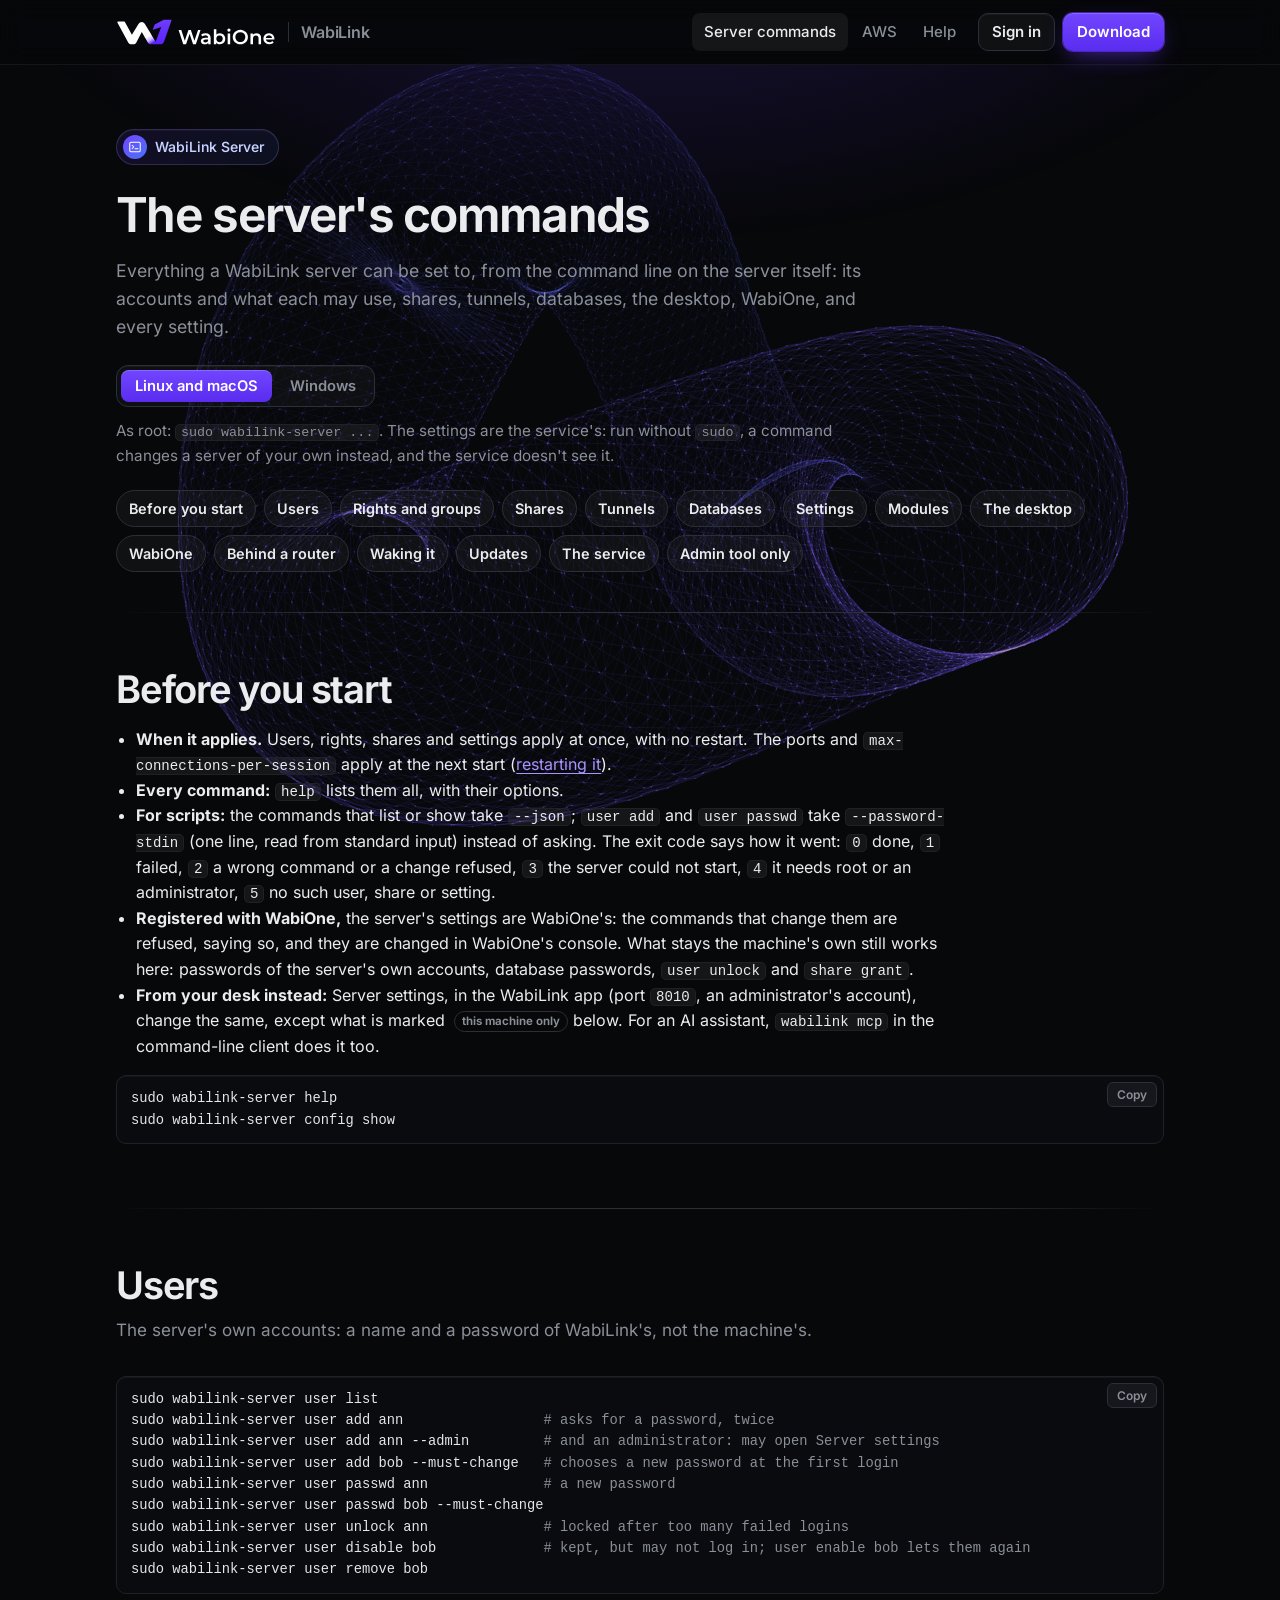
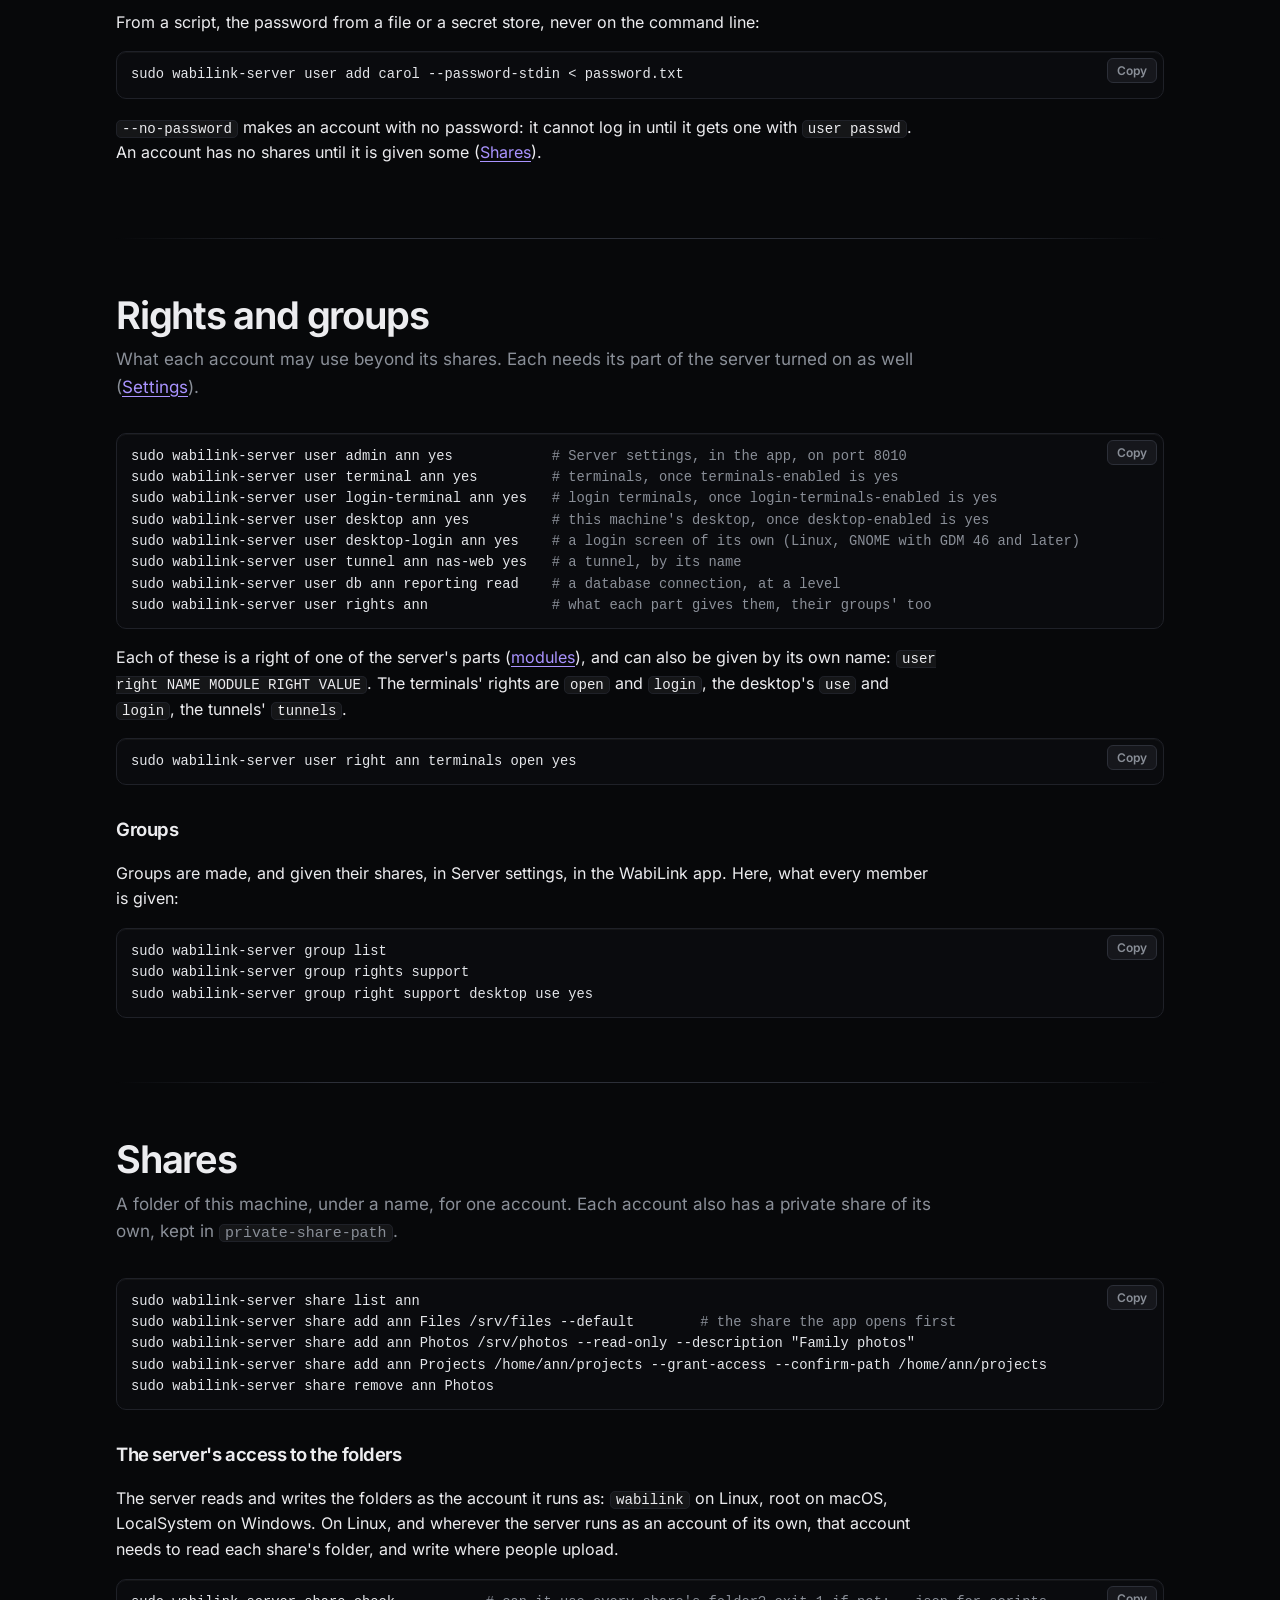
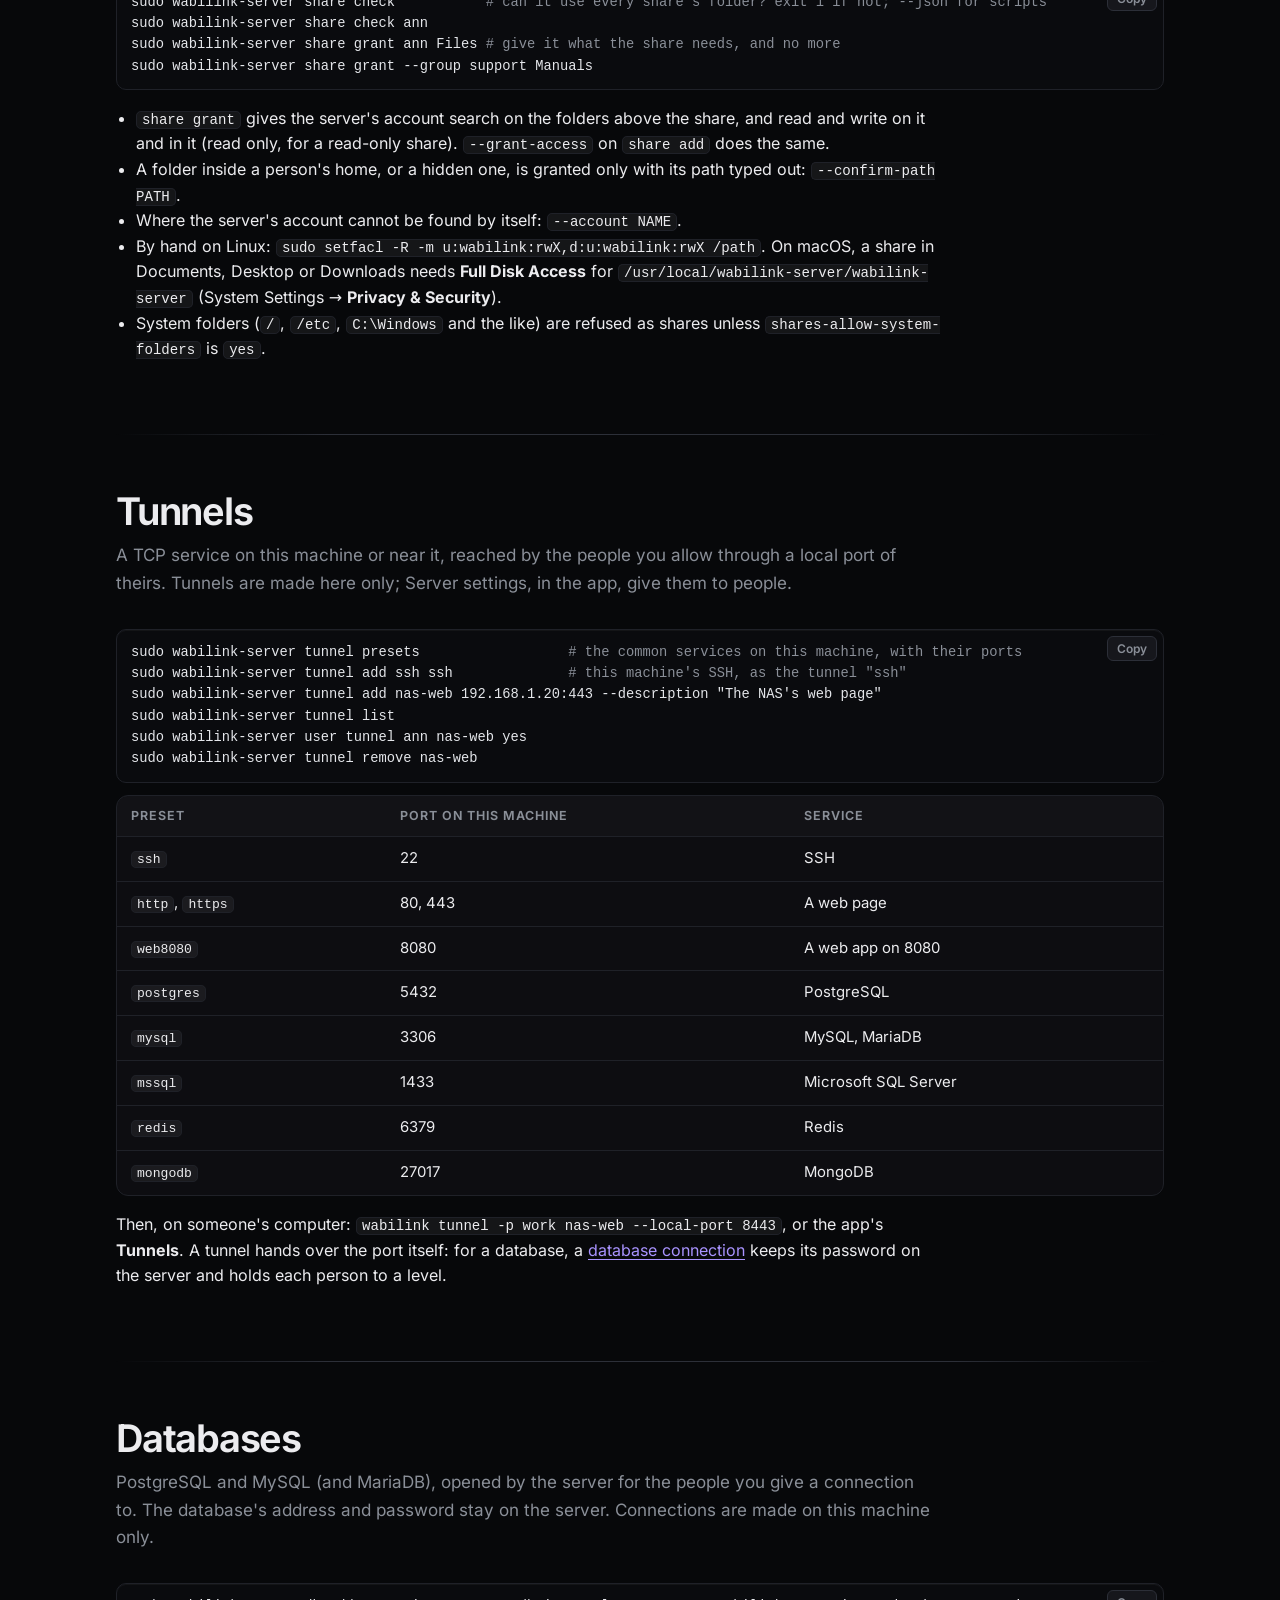
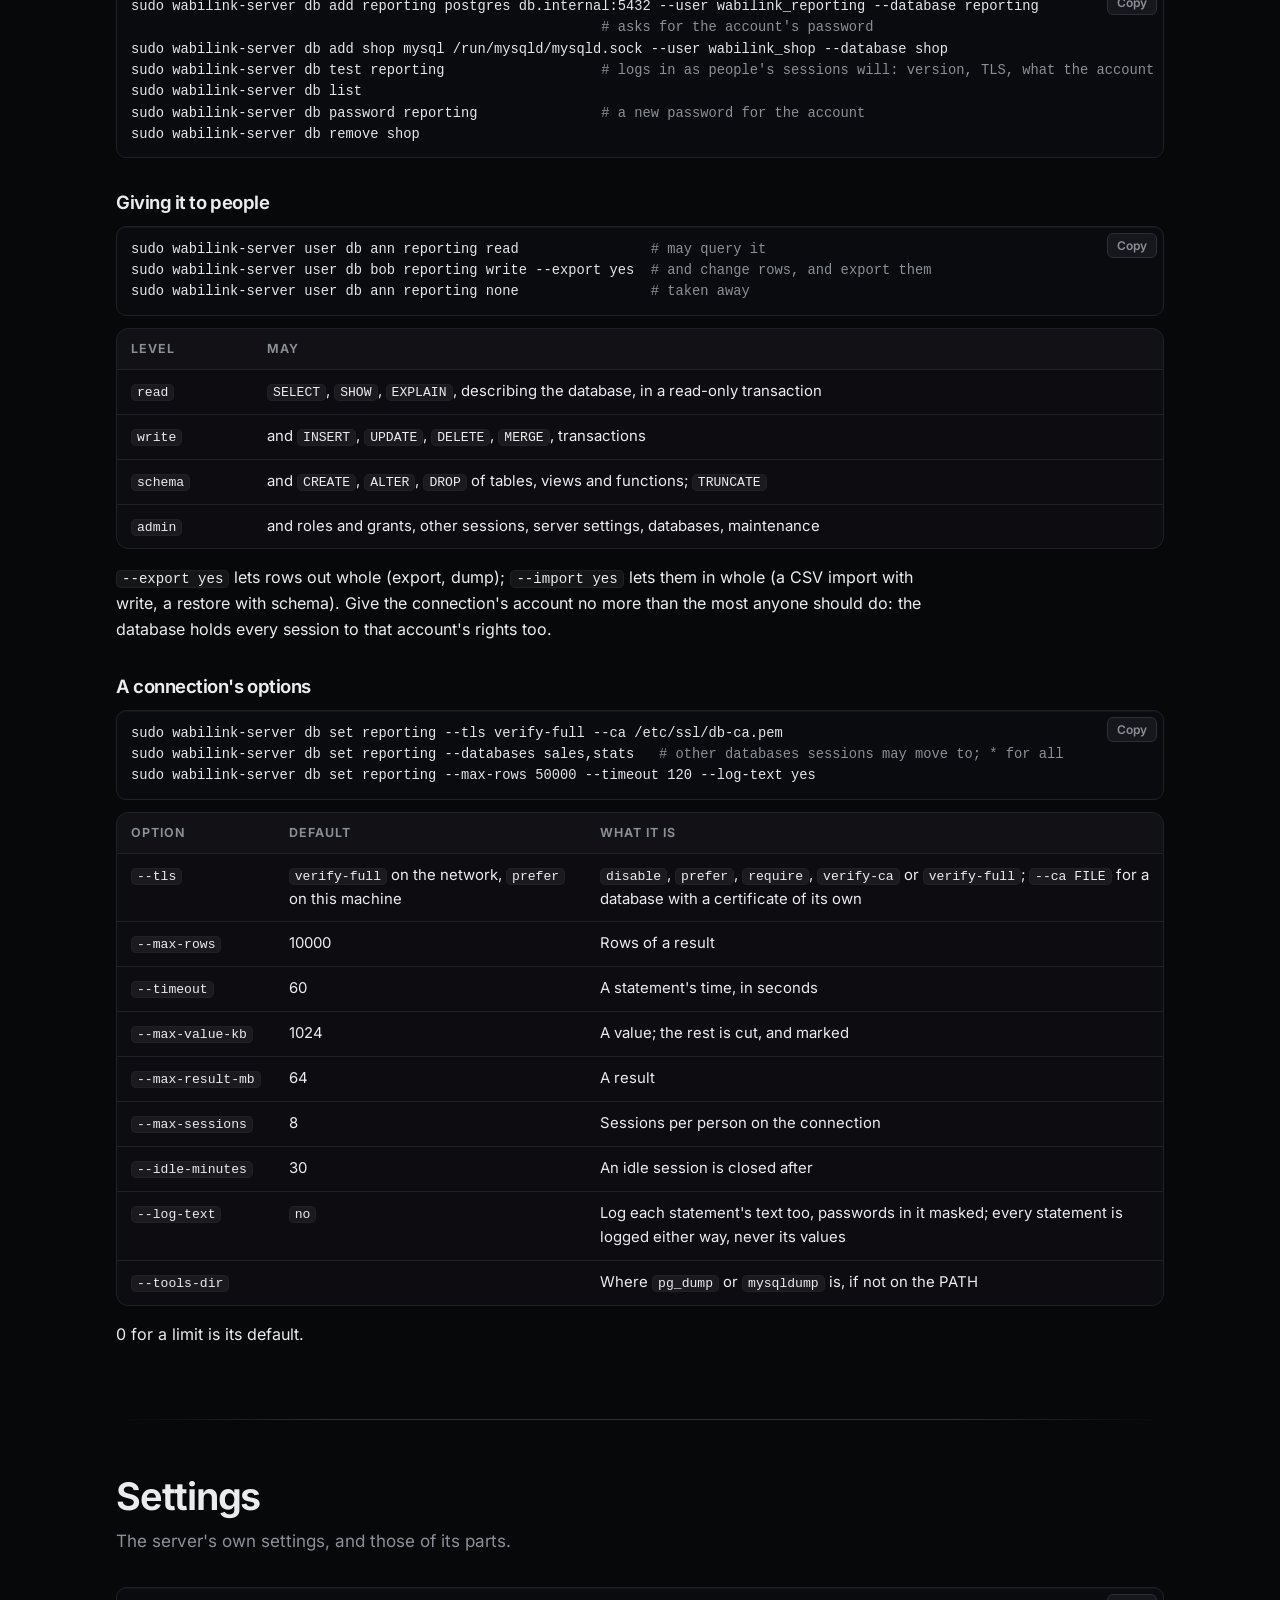
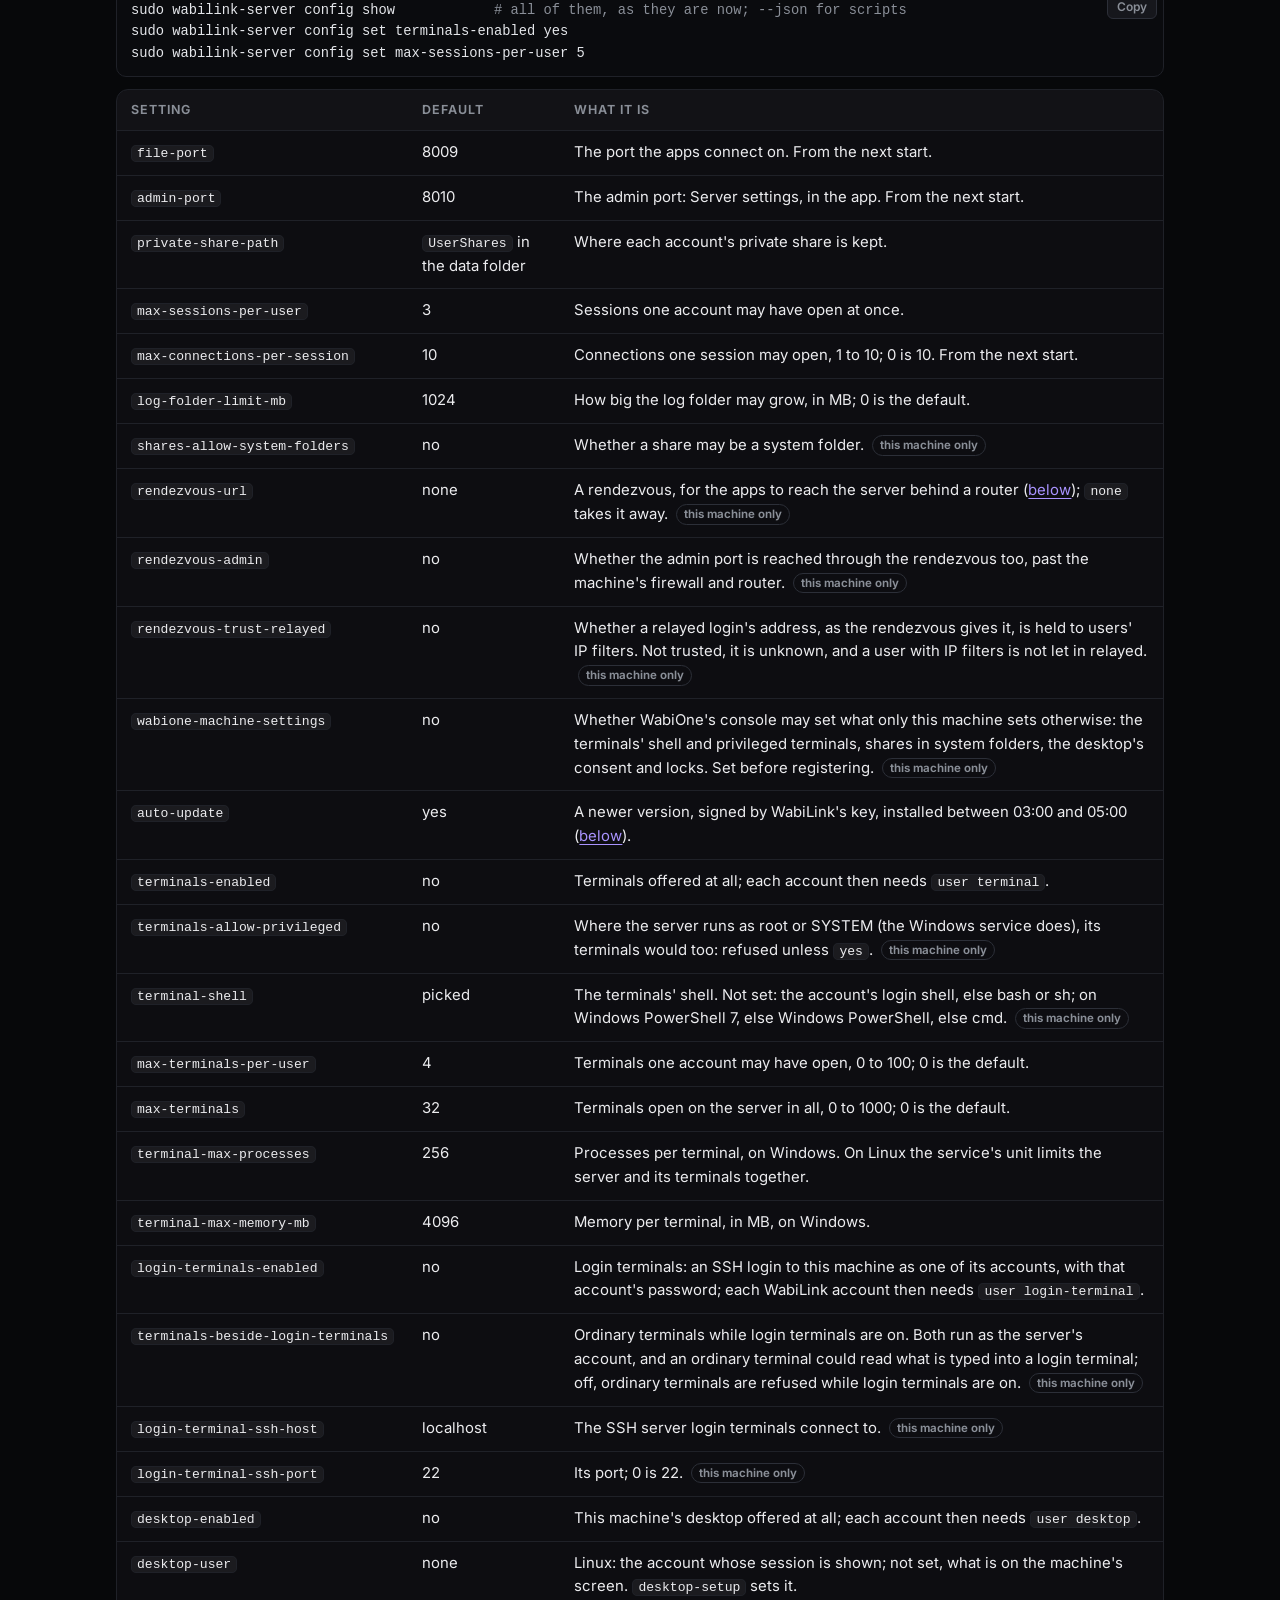
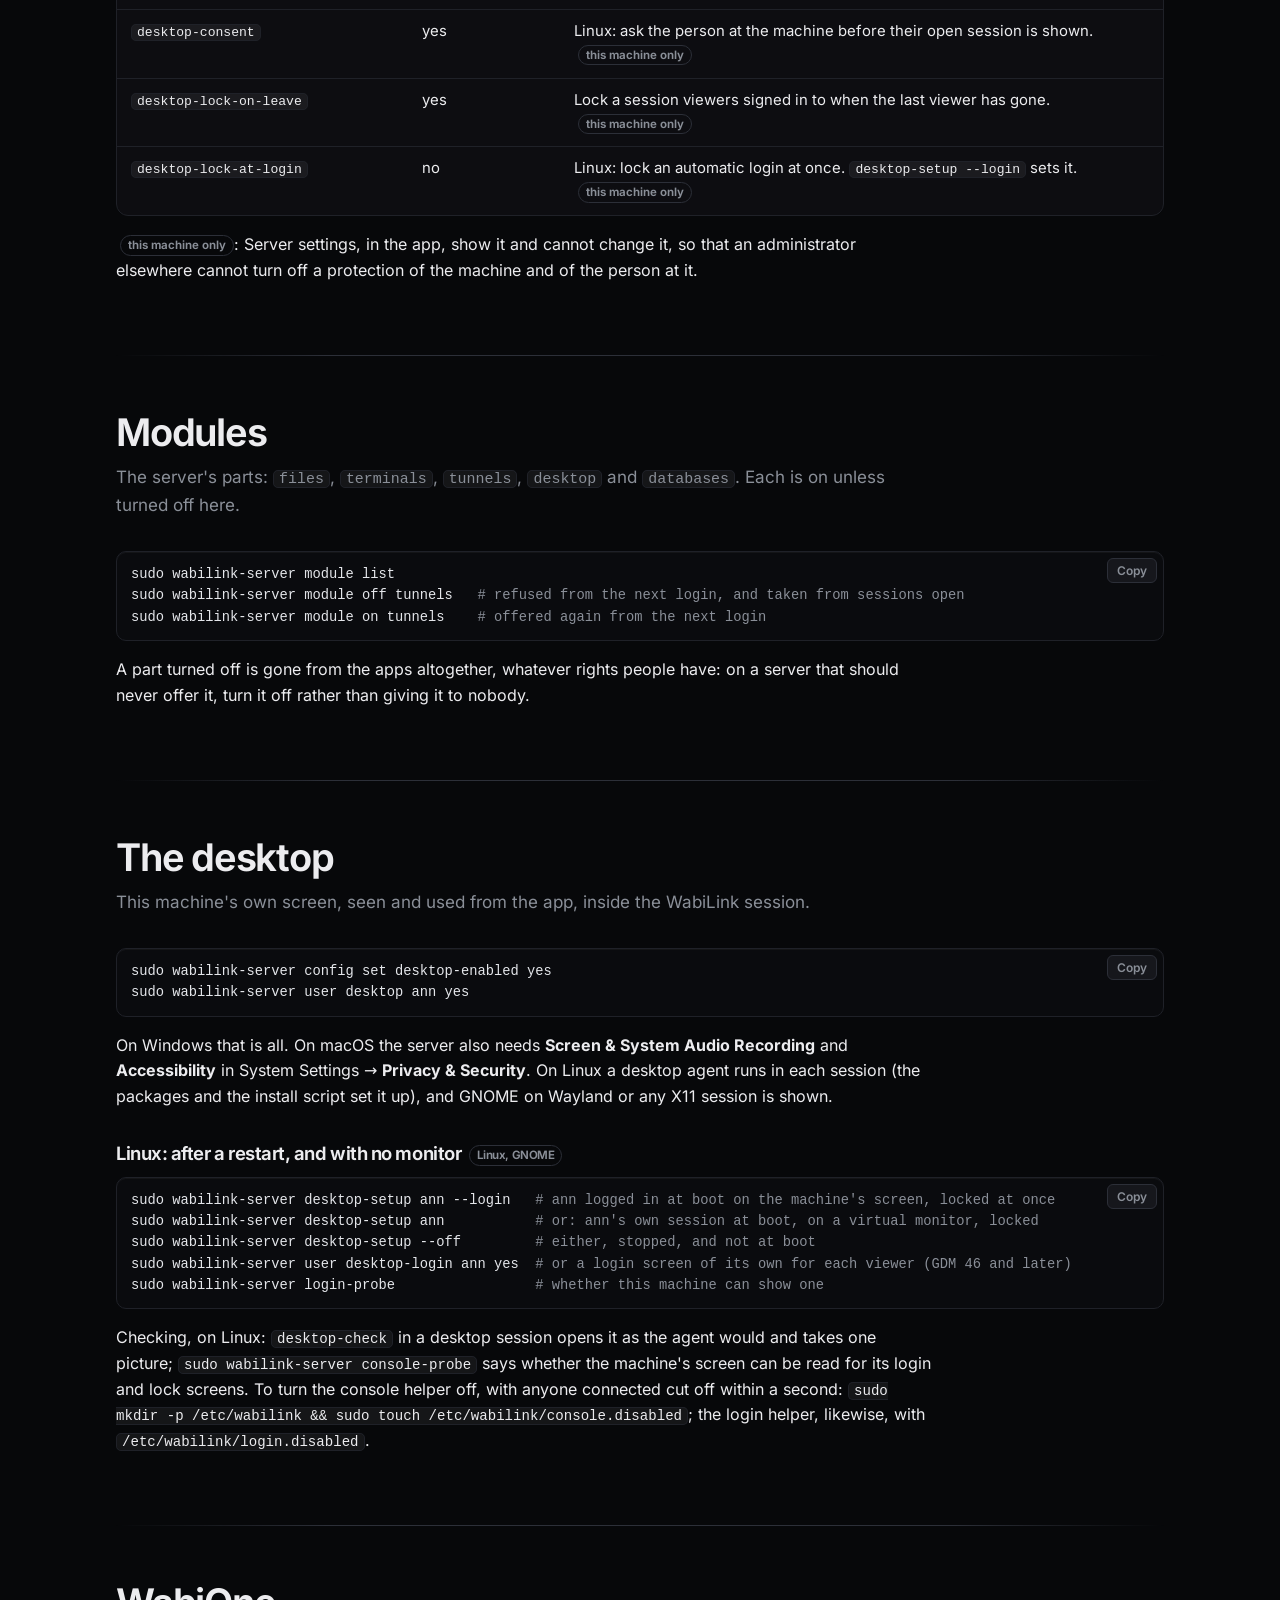
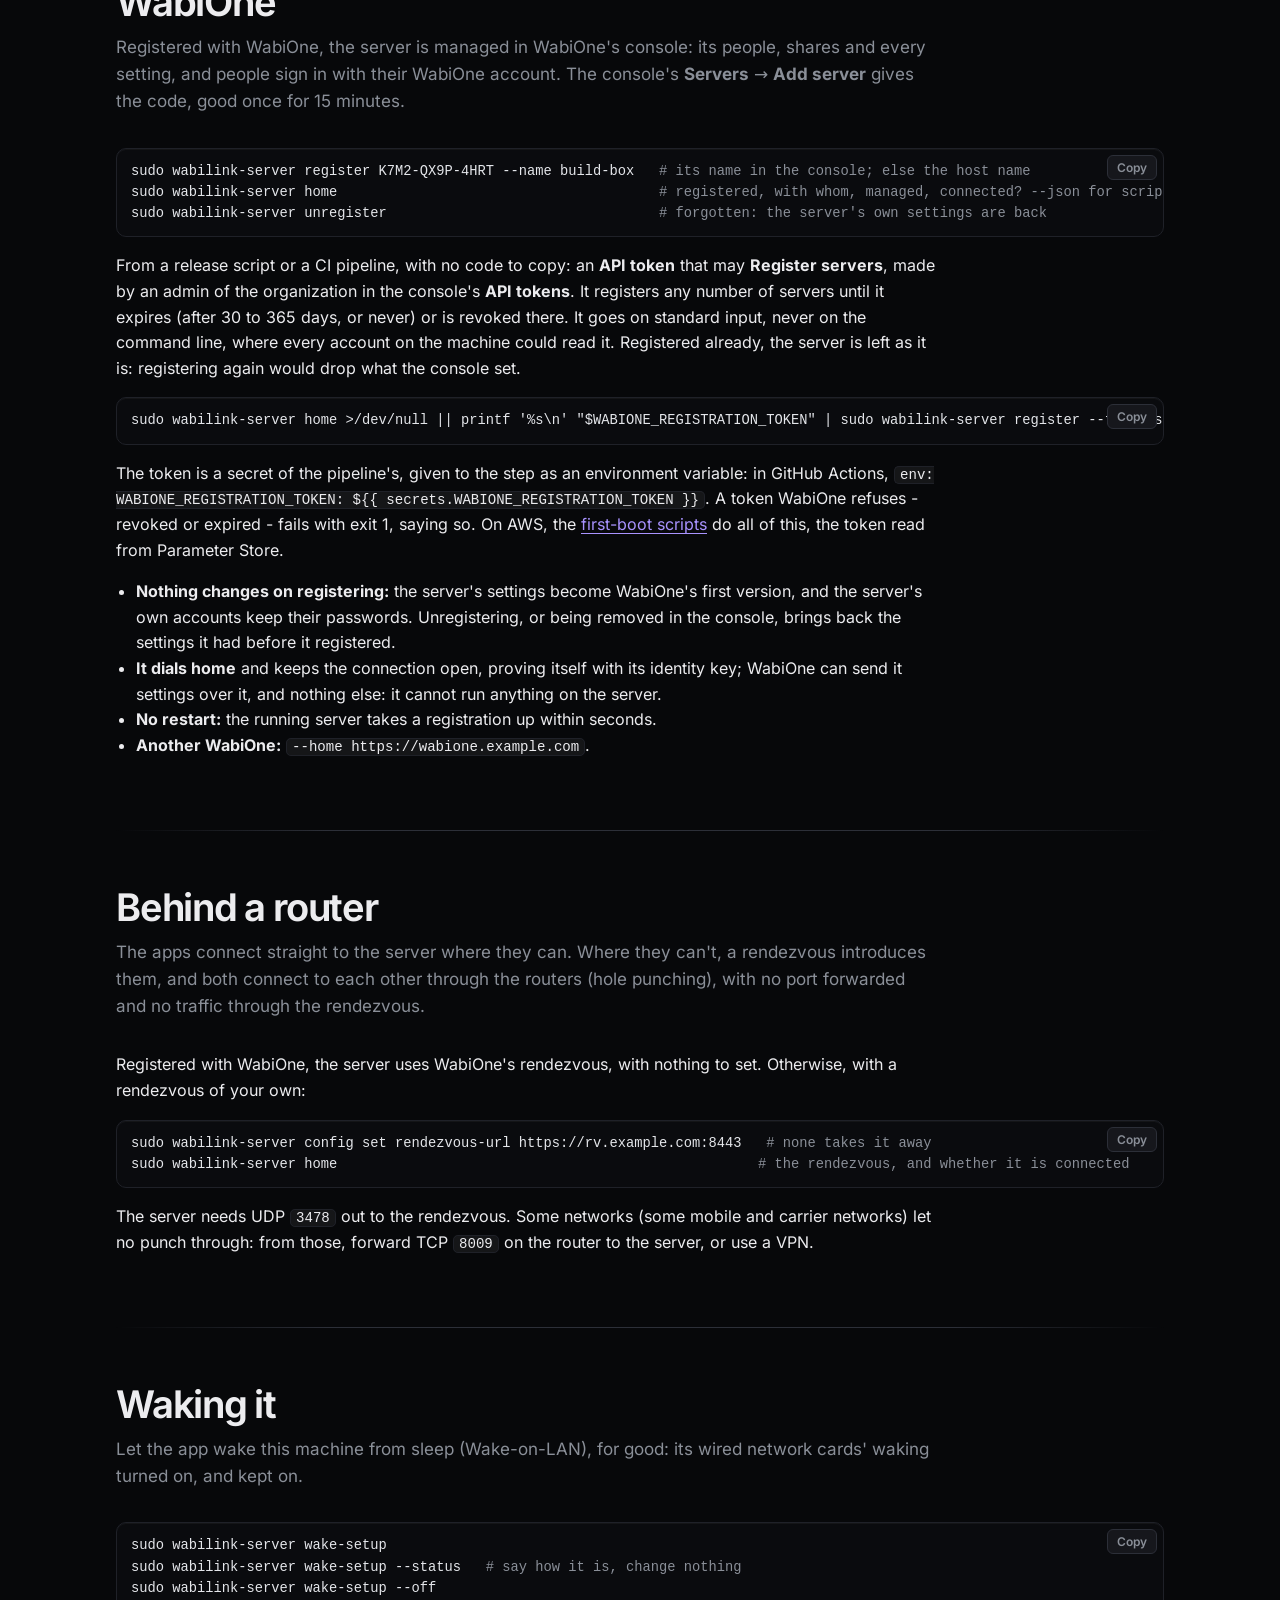
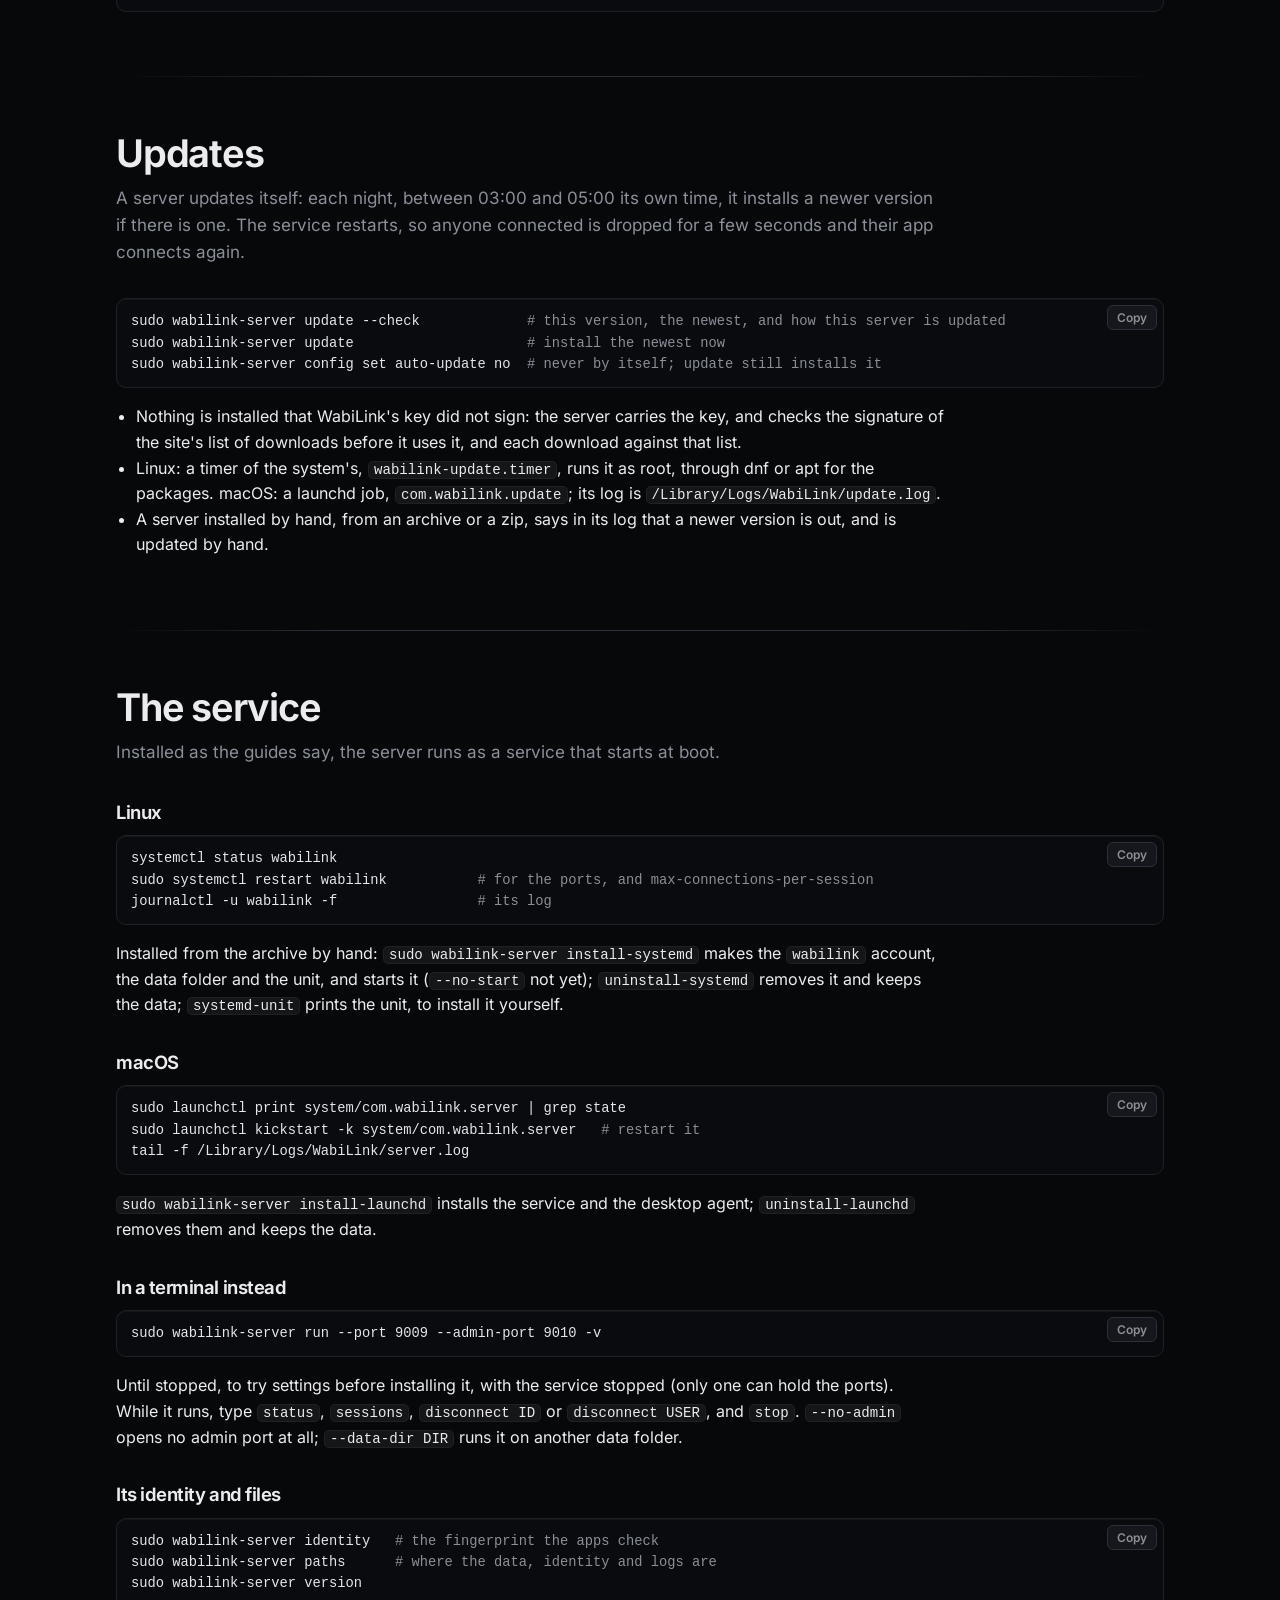
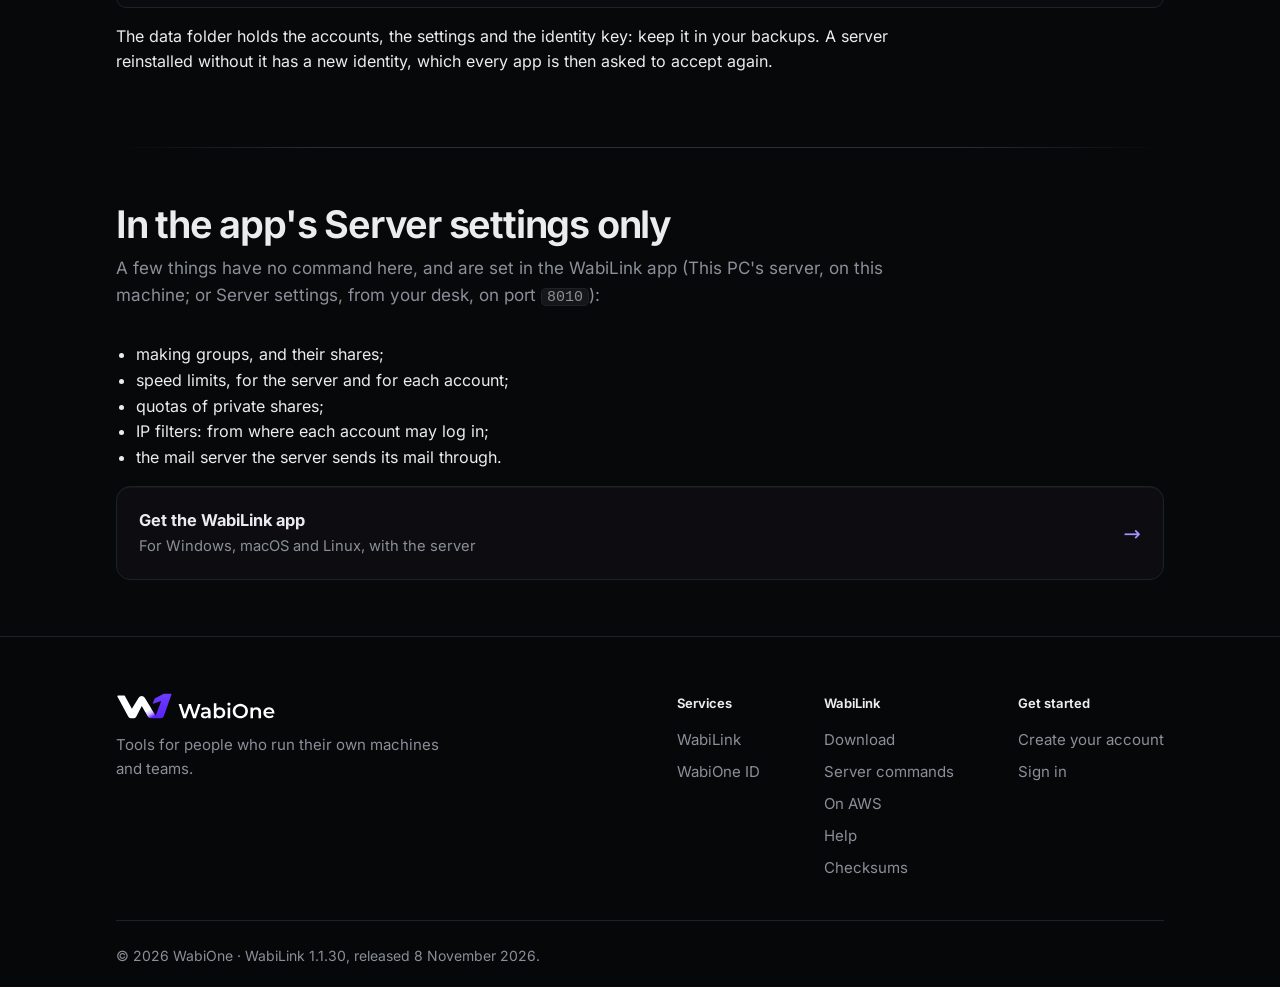
==== server-commands.html @ b43e1087 "wabilink-server 1.1.30" ====
<!doctype html>
<html lang="en">
<head>
<meta charset="utf-8">
<meta name="viewport" content="width=device-width, initial-scale=1">
<meta name="color-scheme" content="dark">
<meta name="theme-color" content="#07080a">
<title>WabiLink Server commands</title>
<meta name="description" content="Everything a WabiLink server can be set to, from the command line on the server: accounts and their rights, shares, tunnels, databases, the desktop, WabiOne, and every setting.">
<link rel="icon" type="image/svg+xml" href="assets/favicon.svg">
<script src="assets/mesh.js" defer></script>
<link rel="stylesheet" href="assets/site.css">
</head>
<body>

<header class="top">
  <div class="wrap">
    <a class="brand" href="https://www.wabione.com/"><img class="logo" src="assets/logo.svg" alt="WabiOne" width="160" height="26"></a>
    <a class="product" href="./">WabiLink</a>
    <nav aria-label="Main">
      <a href="server-commands.html" aria-current="page">Server commands</a>
      <a class="wide" href="./#aws">AWS</a>
      <a href="./#help">Help</a>
      <a class="signin" href="https://app.wabione.com/">Sign in</a>
      <a class="pill" href="./#get">Download</a>
    </nav>
  </div>
</header>

<div class="doc-hero">
  <div class="wrap">
    <p class="product-badge"><span class="mark" aria-hidden="true"><svg viewBox="0 0 24 24"><rect x="3" y="4" width="18" height="16" rx="2"/><path d="M7 9l3 3-3 3M12 15h5"/></svg></span>WabiLink Server</p>
    <h1>The server's commands</h1>
    <p class="lead">Everything a WabiLink server can be set to, from the command line on the server itself: its accounts and
      what each may use, shares, tunnels, databases, the desktop, WabiOne, and every setting.</p>
    <div class="os-switch" role="group" aria-label="Show the commands for">
      <button type="button" data-os="unix" aria-pressed="true">Linux and macOS</button>
      <button type="button" data-os="windows" aria-pressed="false">Windows</button>
    </div>
    <p class="os-note" data-for="unix">As root: <code>sudo wabilink-server ...</code>. The settings are the service's: run without
      <code>sudo</code>, a command changes a server of your own instead, and the service doesn't see it.</p>
    <p class="os-note" data-for="windows" hidden>In PowerShell opened as administrator (<span class="kbd">Win</span>+<span class="kbd">X</span>
      &rarr; <strong>Terminal (Admin)</strong>), in the server's folder (<code>cd "C:\Program Files\WabiLink\wabilink-server"</code>):
      <code>.\wabilink-service ...</code>. Not as administrator, it stops and says so.</p>
    <ul class="toc">
      <li><a href="#basics">Before you start</a></li>
      <li><a href="#users">Users</a></li>
      <li><a href="#rights">Rights and groups</a></li>
      <li><a href="#shares">Shares</a></li>
      <li><a href="#tunnels">Tunnels</a></li>
      <li><a href="#databases">Databases</a></li>
      <li><a href="#settings">Settings</a></li>
      <li><a href="#modules">Modules</a></li>
      <li><a href="#desktop">The desktop</a></li>
      <li><a href="#wabione">WabiOne</a></li>
      <li><a href="#nat">Behind a router</a></li>
      <li><a href="#wake">Waking it</a></li>
      <li><a href="#updates">Updates</a></li>
      <li><a href="#service">The service</a></li>
      <li><a href="#admin-tool">Admin tool only</a></li>
    </ul>
  </div>
</div>

<section class="ref" id="basics">
  <div class="wrap">
    <h2>Before you start</h2>
    <ul>
      <li><strong>When it applies.</strong> Users, rights, shares and settings apply at once, with no restart. The ports and
        <code>max-connections-per-session</code> apply at the next start (<a href="#service">restarting it</a>).</li>
      <li><strong>Every command:</strong> <code>help</code> lists them all, with their options.</li>
      <li><strong>For scripts:</strong> the commands that list or show take <code>--json</code>; <code>user add</code> and
        <code>user passwd</code> take <code>--password-stdin</code> (one line, read from standard input) instead of asking. The
        exit code says how it went: <code>0</code> done, <code>1</code> failed, <code>2</code> a wrong command or a change refused,
        <code>3</code> the server could not start, <code>4</code> it needs root or an administrator, <code>5</code> no such user,
        share or setting.</li>
      <li><strong>Registered with WabiOne,</strong> the server's settings are WabiOne's: the commands that change them are refused,
        saying so, and they are changed in WabiOne's console. What stays the machine's own still works here: passwords of the
        server's own accounts, database passwords, <code>user unlock</code> and <code>share grant</code>.</li>
      <li><strong>From your desk instead:</strong> Server settings, in the WabiLink app (port <code>8010</code>, an administrator's account), change the same,
        except what is marked <span class="only">this machine only</span> below. For an AI assistant, <code>wabilink mcp</code>
        in the command-line client does it too.</li>
    </ul>
    <pre><code>sudo wabilink-server help
sudo wabilink-server config show</code></pre>
  </div>
</section>

<section class="ref" id="users">
  <div class="wrap">
    <h2>Users</h2>
    <p class="sub">The server's own accounts: a name and a password of WabiLink's, not the machine's.</p>
    <pre><code>sudo wabilink-server user list
sudo wabilink-server user add ann                 <span class="c"># asks for a password, twice</span>
sudo wabilink-server user add ann --admin         <span class="c"># and an administrator: may open Server settings</span>
sudo wabilink-server user add bob --must-change   <span class="c"># chooses a new password at the first login</span>
sudo wabilink-server user passwd ann              <span class="c"># a new password</span>
sudo wabilink-server user passwd bob --must-change
sudo wabilink-server user unlock ann              <span class="c"># locked after too many failed logins</span>
sudo wabilink-server user disable bob             <span class="c"># kept, but may not log in; user enable bob lets them again</span>
sudo wabilink-server user remove bob</code></pre>
    <p>From a script, the password from a file or a secret store, never on the command line:</p>
    <pre data-for="unix"><code>sudo wabilink-server user add carol --password-stdin &lt; password.txt</code></pre>
    <pre data-for="windows" hidden><code>Get-Content password.txt | .\wabilink-service user add carol --password-stdin</code></pre>
    <p><code>--no-password</code> makes an account with no password: it cannot log in until it gets one with <code>user passwd</code>.
      An account has no shares until it is given some (<a href="#shares">Shares</a>).</p>
  </div>
</section>

<section class="ref" id="rights">
  <div class="wrap">
    <h2>Rights and groups</h2>
    <p class="sub">What each account may use beyond its shares. Each needs its part of the server turned on as well
      (<a href="#settings">Settings</a>).</p>
    <pre><code>sudo wabilink-server user admin ann yes            <span class="c"># Server settings, in the app, on port 8010</span>
sudo wabilink-server user terminal ann yes         <span class="c"># terminals, once terminals-enabled is yes</span>
sudo wabilink-server user login-terminal ann yes   <span class="c"># login terminals, once login-terminals-enabled is yes</span>
sudo wabilink-server user desktop ann yes          <span class="c"># this machine's desktop, once desktop-enabled is yes</span>
sudo wabilink-server user desktop-login ann yes    <span class="c"># a login screen of its own (Linux, GNOME with GDM 46 and later)</span>
sudo wabilink-server user tunnel ann nas-web yes   <span class="c"># a tunnel, by its name</span>
sudo wabilink-server user db ann reporting read    <span class="c"># a database connection, at a level</span>
sudo wabilink-server user rights ann               <span class="c"># what each part gives them, their groups' too</span></code></pre>
    <p>Each of these is a right of one of the server's parts (<a href="#modules">modules</a>), and can also be given by its own
      name: <code>user right NAME MODULE RIGHT VALUE</code>. The terminals' rights are <code>open</code> and <code>login</code>,
      the desktop's <code>use</code> and <code>login</code>, the tunnels' <code>tunnels</code>.</p>
    <pre><code>sudo wabilink-server user right ann terminals open yes</code></pre>
    <h3>Groups</h3>
    <p>Groups are made, and given their shares, in Server settings, in the WabiLink app. Here, what every member is given:</p>
    <pre><code>sudo wabilink-server group list
sudo wabilink-server group rights support
sudo wabilink-server group right support desktop use yes</code></pre>
  </div>
</section>

<section class="ref" id="shares">
  <div class="wrap">
    <h2>Shares</h2>
    <p class="sub">A folder of this machine, under a name, for one account. Each account also has a private share of its own, kept
      in <code>private-share-path</code>.</p>
    <pre data-for="unix"><code>sudo wabilink-server share list ann
sudo wabilink-server share add ann Files /srv/files --default        <span class="c"># the share the app opens first</span>
sudo wabilink-server share add ann Photos /srv/photos --read-only --description "Family photos"
sudo wabilink-server share add ann Projects /home/ann/projects --grant-access --confirm-path /home/ann/projects
sudo wabilink-server share remove ann Photos</code></pre>
    <pre data-for="windows" hidden><code>.\wabilink-service share list ann
.\wabilink-service share add ann Files C:\Users\Public --default      <span class="c"># the share the app opens first</span>
.\wabilink-service share add ann Photos D:\Photos --read-only --description "Family photos"
.\wabilink-service share remove ann Photos</code></pre>
    <h3>The server's access to the folders</h3>
    <p>The server reads and writes the folders as the account it runs as: <code>wabilink</code> on Linux, root on macOS,
      LocalSystem on Windows. On Linux, and wherever the server runs as an account of its own, that account needs to read each
      share's folder, and write where people upload.</p>
    <pre><code>sudo wabilink-server share check           <span class="c"># can it use every share's folder? exit 1 if not; --json for scripts</span>
sudo wabilink-server share check ann
sudo wabilink-server share grant ann Files <span class="c"># give it what the share needs, and no more</span>
sudo wabilink-server share grant --group support Manuals</code></pre>
    <ul>
      <li><code>share grant</code> gives the server's account search on the folders above the share, and read and write on it and
        in it (read only, for a read-only share). <code>--grant-access</code> on <code>share add</code> does the same.</li>
      <li>A folder inside a person's home, or a hidden one, is granted only with its path typed out: <code>--confirm-path PATH</code>.</li>
      <li>Where the server's account cannot be found by itself: <code>--account NAME</code>.</li>
      <li data-for="unix">By hand on Linux: <code>sudo setfacl -R -m u:wabilink:rwX,d:u:wabilink:rwX /path</code>. On macOS, a share
        in Documents, Desktop or Downloads needs <strong>Full Disk Access</strong> for
        <code>/usr/local/wabilink-server/wabilink-server</code> (System Settings &rarr; <strong>Privacy &amp; Security</strong>).</li>
      <li>System folders (<code>/</code>, <code>/etc</code>, <code>C:\Windows</code> and the like) are refused as shares unless
        <code>shares-allow-system-folders</code> is <code>yes</code>.</li>
    </ul>
  </div>
</section>

<section class="ref" id="tunnels">
  <div class="wrap">
    <h2>Tunnels</h2>
    <p class="sub">A TCP service on this machine or near it, reached by the people you allow through a local port of theirs. Tunnels
      are made here only; Server settings, in the app, give them to people.</p>
    <pre><code>sudo wabilink-server tunnel presets                  <span class="c"># the common services on this machine, with their ports</span>
sudo wabilink-server tunnel add ssh ssh              <span class="c"># this machine's SSH, as the tunnel "ssh"</span>
sudo wabilink-server tunnel add nas-web 192.168.1.20:443 --description "The NAS's web page"
sudo wabilink-server tunnel list
sudo wabilink-server user tunnel ann nas-web yes
sudo wabilink-server tunnel remove nas-web</code></pre>
    <div class="table-scroll">
      <table class="keys">
        <thead><tr><th>Preset</th><th>Port on this machine</th><th>Service</th></tr></thead>
        <tbody>
          <tr><td><code>ssh</code></td><td>22</td><td>SSH</td></tr>
          <tr><td><code>http</code>, <code>https</code></td><td>80, 443</td><td>A web page</td></tr>
          <tr><td><code>web8080</code></td><td>8080</td><td>A web app on 8080</td></tr>
          <tr><td><code>postgres</code></td><td>5432</td><td>PostgreSQL</td></tr>
          <tr><td><code>mysql</code></td><td>3306</td><td>MySQL, MariaDB</td></tr>
          <tr><td><code>mssql</code></td><td>1433</td><td>Microsoft SQL Server</td></tr>
          <tr><td><code>redis</code></td><td>6379</td><td>Redis</td></tr>
          <tr><td><code>mongodb</code></td><td>27017</td><td>MongoDB</td></tr>
        </tbody>
      </table>
    </div>
    <p>Then, on someone's computer: <code>wabilink tunnel -p work nas-web --local-port 8443</code>, or the app's
      <strong>Tunnels</strong>. A tunnel hands over the port itself: for a database, a <a href="#databases">database
      connection</a> keeps its password on the server and holds each person to a level.</p>
  </div>
</section>

<section class="ref" id="databases">
  <div class="wrap">
    <h2>Databases</h2>
    <p class="sub">PostgreSQL and MySQL (and MariaDB), opened by the server for the people you give a connection to. The database's
      address and password stay on the server. Connections are made on this machine only.</p>
    <pre><code>sudo wabilink-server db add reporting postgres db.internal:5432 --user wabilink_reporting --database reporting
                                                         <span class="c"># asks for the account's password</span>
sudo wabilink-server db add shop mysql /run/mysqld/mysqld.sock --user wabilink_shop --database shop
sudo wabilink-server db test reporting                   <span class="c"># logs in as people's sessions will: version, TLS, what the account may do</span>
sudo wabilink-server db list
sudo wabilink-server db password reporting               <span class="c"># a new password for the account</span>
sudo wabilink-server db remove shop</code></pre>
    <h3>Giving it to people</h3>
    <pre><code>sudo wabilink-server user db ann reporting read                <span class="c"># may query it</span>
sudo wabilink-server user db bob reporting write --export yes  <span class="c"># and change rows, and export them</span>
sudo wabilink-server user db ann reporting none                <span class="c"># taken away</span></code></pre>
    <div class="table-scroll">
      <table class="keys">
        <thead><tr><th>Level</th><th>May</th></tr></thead>
        <tbody>
          <tr><td><code>read</code></td><td><code>SELECT</code>, <code>SHOW</code>, <code>EXPLAIN</code>, describing the database, in a read-only transaction</td></tr>
          <tr><td><code>write</code></td><td>and <code>INSERT</code>, <code>UPDATE</code>, <code>DELETE</code>, <code>MERGE</code>, transactions</td></tr>
          <tr><td><code>schema</code></td><td>and <code>CREATE</code>, <code>ALTER</code>, <code>DROP</code> of tables, views and functions; <code>TRUNCATE</code></td></tr>
          <tr><td><code>admin</code></td><td>and roles and grants, other sessions, server settings, databases, maintenance</td></tr>
        </tbody>
      </table>
    </div>
    <p><code>--export yes</code> lets rows out whole (export, dump); <code>--import yes</code> lets them in whole (a CSV import with
      write, a restore with schema). Give the connection's account no more than the most anyone should do: the database holds
      every session to that account's rights too.</p>
    <h3>A connection's options</h3>
    <pre><code>sudo wabilink-server db set reporting --tls verify-full --ca /etc/ssl/db-ca.pem
sudo wabilink-server db set reporting --databases sales,stats   <span class="c"># other databases sessions may move to; * for all</span>
sudo wabilink-server db set reporting --max-rows 50000 --timeout 120 --log-text yes</code></pre>
    <div class="table-scroll">
      <table class="keys">
        <thead><tr><th>Option</th><th>Default</th><th>What it is</th></tr></thead>
        <tbody>
          <tr><td><code>--tls</code></td><td><code>verify-full</code> on the network, <code>prefer</code> on this machine</td><td><code>disable</code>, <code>prefer</code>, <code>require</code>, <code>verify-ca</code> or <code>verify-full</code>; <code>--ca FILE</code> for a database with a certificate of its own</td></tr>
          <tr><td><code>--max-rows</code></td><td>10000</td><td>Rows of a result</td></tr>
          <tr><td><code>--timeout</code></td><td>60</td><td>A statement's time, in seconds</td></tr>
          <tr><td><code>--max-value-kb</code></td><td>1024</td><td>A value; the rest is cut, and marked</td></tr>
          <tr><td><code>--max-result-mb</code></td><td>64</td><td>A result</td></tr>
          <tr><td><code>--max-sessions</code></td><td>8</td><td>Sessions per person on the connection</td></tr>
          <tr><td><code>--idle-minutes</code></td><td>30</td><td>An idle session is closed after</td></tr>
          <tr><td><code>--log-text</code></td><td><code>no</code></td><td>Log each statement's text too, passwords in it masked; every statement is logged either way, never its values</td></tr>
          <tr><td><code>--tools-dir</code></td><td></td><td>Where <code>pg_dump</code> or <code>mysqldump</code> is, if not on the PATH</td></tr>
        </tbody>
      </table>
    </div>
    <p>0 for a limit is its default.</p>
  </div>
</section>

<section class="ref" id="settings">
  <div class="wrap">
    <h2>Settings</h2>
    <p class="sub">The server's own settings, and those of its parts.</p>
    <pre><code>sudo wabilink-server config show            <span class="c"># all of them, as they are now; --json for scripts</span>
sudo wabilink-server config set terminals-enabled yes
sudo wabilink-server config set max-sessions-per-user 5</code></pre>
    <div class="table-scroll">
      <table class="keys">
        <thead><tr><th>Setting</th><th>Default</th><th>What it is</th></tr></thead>
        <tbody>
          <tr><td><code>file-port</code></td><td>8009</td><td>The port the apps connect on. From the next start.</td></tr>
          <tr><td><code>admin-port</code></td><td>8010</td><td>The admin port: Server settings, in the app. From the next start.</td></tr>
          <tr><td><code>private-share-path</code></td><td><code>UserShares</code> in the data folder</td><td>Where each account's private share is kept.</td></tr>
          <tr><td><code>max-sessions-per-user</code></td><td>3</td><td>Sessions one account may have open at once.</td></tr>
          <tr><td><code>max-connections-per-session</code></td><td>10</td><td>Connections one session may open, 1 to 10; 0 is 10. From the next start.</td></tr>
          <tr><td><code>log-folder-limit-mb</code></td><td>1024</td><td>How big the log folder may grow, in MB; 0 is the default.</td></tr>
          <tr><td><code>shares-allow-system-folders</code></td><td>no</td><td>Whether a share may be a system folder. <span class="only">this machine only</span></td></tr>
          <tr><td><code>rendezvous-url</code></td><td>none</td><td>A rendezvous, for the apps to reach the server behind a router (<a href="#nat">below</a>); <code>none</code> takes it away. <span class="only">this machine only</span></td></tr>
          <tr><td><code>rendezvous-admin</code></td><td>no</td><td>Whether the admin port is reached through the rendezvous too, past the machine's firewall and router. <span class="only">this machine only</span></td></tr>
          <tr><td><code>rendezvous-trust-relayed</code></td><td>no</td><td>Whether a relayed login's address, as the rendezvous gives it, is held to users' IP filters. Not trusted, it is unknown, and a user with IP filters is not let in relayed. <span class="only">this machine only</span></td></tr>
          <tr><td><code>wabione-machine-settings</code></td><td>no</td><td>Whether WabiOne's console may set what only this machine sets otherwise: the terminals' shell and privileged terminals, shares in system folders, the desktop's consent and locks. Set before registering. <span class="only">this machine only</span></td></tr>
          <tr><td><code>auto-update</code></td><td>yes</td><td>A newer version, signed by WabiLink's key, installed between 03:00 and 05:00 (<a href="#updates">below</a>).</td></tr>
          <tr><td><code>terminals-enabled</code></td><td>no</td><td>Terminals offered at all; each account then needs <code>user terminal</code>.</td></tr>
          <tr><td><code>terminals-allow-privileged</code></td><td>no</td><td>Where the server runs as root or SYSTEM (the Windows service does), its terminals would too: refused unless <code>yes</code>. <span class="only">this machine only</span></td></tr>
          <tr><td><code>terminal-shell</code></td><td>picked</td><td>The terminals' shell. Not set: the account's login shell, else bash or sh; on Windows PowerShell 7, else Windows PowerShell, else cmd. <span class="only">this machine only</span></td></tr>
          <tr><td><code>max-terminals-per-user</code></td><td>4</td><td>Terminals one account may have open, 0 to 100; 0 is the default.</td></tr>
          <tr><td><code>max-terminals</code></td><td>32</td><td>Terminals open on the server in all, 0 to 1000; 0 is the default.</td></tr>
          <tr><td><code>terminal-max-processes</code></td><td>256</td><td>Processes per terminal, on Windows. On Linux the service's unit limits the server and its terminals together.</td></tr>
          <tr><td><code>terminal-max-memory-mb</code></td><td>4096</td><td>Memory per terminal, in MB, on Windows.</td></tr>
          <tr><td><code>login-terminals-enabled</code></td><td>no</td><td>Login terminals: an SSH login to this machine as one of its accounts, with that account's password; each WabiLink account then needs <code>user login-terminal</code>.</td></tr>
          <tr><td><code>terminals-beside-login-terminals</code></td><td>no</td><td>Ordinary terminals while login terminals are on. Both run as the server's account, and an ordinary terminal could read what is typed into a login terminal; off, ordinary terminals are refused while login terminals are on. <span class="only">this machine only</span></td></tr>
          <tr><td><code>login-terminal-ssh-host</code></td><td>localhost</td><td>The SSH server login terminals connect to. <span class="only">this machine only</span></td></tr>
          <tr><td><code>login-terminal-ssh-port</code></td><td>22</td><td>Its port; 0 is 22. <span class="only">this machine only</span></td></tr>
          <tr><td><code>desktop-enabled</code></td><td>no</td><td>This machine's desktop offered at all; each account then needs <code>user desktop</code>.</td></tr>
          <tr><td><code>desktop-user</code></td><td>none</td><td>Linux: the account whose session is shown; not set, what is on the machine's screen. <code>desktop-setup</code> sets it.</td></tr>
          <tr><td><code>desktop-consent</code></td><td>yes</td><td>Linux: ask the person at the machine before their open session is shown. <span class="only">this machine only</span></td></tr>
          <tr><td><code>desktop-lock-on-leave</code></td><td>yes</td><td>Lock a session viewers signed in to when the last viewer has gone. <span class="only">this machine only</span></td></tr>
          <tr><td><code>desktop-lock-at-login</code></td><td>no</td><td>Linux: lock an automatic login at once. <code>desktop-setup --login</code> sets it. <span class="only">this machine only</span></td></tr>
        </tbody>
      </table>
    </div>
    <p><span class="only">this machine only</span>: Server settings, in the app, show it and cannot change it, so that an administrator elsewhere
      cannot turn off a protection of the machine and of the person at it.</p>
  </div>
</section>

<section class="ref" id="modules">
  <div class="wrap">
    <h2>Modules</h2>
    <p class="sub">The server's parts: <code>files</code>, <code>terminals</code>, <code>tunnels</code>, <code>desktop</code> and
      <code>databases</code>. Each is on unless turned off here.</p>
    <pre><code>sudo wabilink-server module list
sudo wabilink-server module off tunnels   <span class="c"># refused from the next login, and taken from sessions open</span>
sudo wabilink-server module on tunnels    <span class="c"># offered again from the next login</span></code></pre>
    <p>A part turned off is gone from the apps altogether, whatever rights people have: on a server that should never offer it, turn
      it off rather than giving it to nobody.</p>
  </div>
</section>

<section class="ref" id="desktop">
  <div class="wrap">
    <h2>The desktop</h2>
    <p class="sub">This machine's own screen, seen and used from the app, inside the WabiLink session.</p>
    <pre><code>sudo wabilink-server config set desktop-enabled yes
sudo wabilink-server user desktop ann yes</code></pre>
    <p>On Windows that is all. On macOS the server also needs <strong>Screen &amp; System Audio Recording</strong> and
      <strong>Accessibility</strong> in System Settings &rarr; <strong>Privacy &amp; Security</strong>. On Linux a desktop agent runs
      in each session (the packages and the install script set it up), and GNOME on Wayland or any X11 session is shown.</p>
    <h3>Linux: after a restart, and with no monitor <span class="only">Linux, GNOME</span></h3>
    <pre data-for="unix"><code>sudo wabilink-server desktop-setup ann --login   <span class="c"># ann logged in at boot on the machine's screen, locked at once</span>
sudo wabilink-server desktop-setup ann           <span class="c"># or: ann's own session at boot, on a virtual monitor, locked</span>
sudo wabilink-server desktop-setup --off         <span class="c"># either, stopped, and not at boot</span>
sudo wabilink-server user desktop-login ann yes  <span class="c"># or a login screen of its own for each viewer (GDM 46 and later)</span>
sudo wabilink-server login-probe                 <span class="c"># whether this machine can show one</span></code></pre>
    <p data-for="windows" hidden>These are for Linux; switch to <strong>Linux and macOS</strong> above to see them.</p>
    <p data-for="unix">Checking, on Linux: <code>desktop-check</code> in a desktop session opens it as the agent would and takes one
      picture; <code>sudo wabilink-server console-probe</code> says whether the machine's screen can be read for its login and
      lock screens. To turn the console helper off, with anyone connected cut off within a second:
      <code>sudo mkdir -p /etc/wabilink &amp;&amp; sudo touch /etc/wabilink/console.disabled</code>; the login helper, likewise,
      with <code>/etc/wabilink/login.disabled</code>.</p>
  </div>
</section>

<section class="ref" id="wabione">
  <div class="wrap">
    <h2>WabiOne</h2>
    <p class="sub">Registered with WabiOne, the server is managed in WabiOne's console: its people, shares and every setting, and
      people sign in with their WabiOne account. The console's <strong>Servers</strong> &rarr; <strong>Add server</strong> gives
      the code, good once for 15 minutes.</p>
    <pre><code>sudo wabilink-server register K7M2-QX9P-4HRT --name build-box   <span class="c"># its name in the console; else the host name</span>
sudo wabilink-server home                                       <span class="c"># registered, with whom, managed, connected? --json for scripts</span>
sudo wabilink-server unregister                                 <span class="c"># forgotten: the server's own settings are back</span></code></pre>
    <p>From a release script or a CI pipeline, with no code to copy: an <strong>API token</strong> that may
      <strong>Register servers</strong>, made by an admin of the organization in the console's <strong>API tokens</strong>. It
      registers any number of servers until it expires (after 30 to 365 days, or never) or is revoked there. It goes on standard input, never on the
      command line, where every account on the machine could read it. Registered already, the server is left as it is:
      registering again would drop what the console set.</p>
    <pre data-for="unix" id="wabione-token"><code>sudo wabilink-server home &gt;/dev/null || printf '%s\n' "$WABIONE_REGISTRATION_TOKEN" | sudo wabilink-server register --token-stdin</code></pre>
    <pre data-for="windows" id="windows-wabione-token" hidden><code>.\wabilink-service home *&gt; $null
if ($LASTEXITCODE -ne 0) { $env:WABIONE_REGISTRATION_TOKEN | .\wabilink-service register --token-stdin }</code></pre>
    <p>The token is a secret of the pipeline's, given to the step as an environment variable: in GitHub Actions,
      <code>env: WABIONE_REGISTRATION_TOKEN: ${{ secrets.WABIONE_REGISTRATION_TOKEN }}</code>. A token WabiOne refuses - revoked
      or expired - fails with exit 1, saying so. On AWS, the <a href="./#aws">first-boot scripts</a> do all of this, the token
      read from Parameter Store.</p>
    <ul>
      <li><strong>Nothing changes on registering:</strong> the server's settings become WabiOne's first version, and the server's
        own accounts keep their passwords. Unregistering, or being removed in the console, brings back the settings it had
        before it registered.</li>
      <li><strong>It dials home</strong> and keeps the connection open, proving itself with its identity key; WabiOne can send it
        settings over it, and nothing else: it cannot run anything on the server.</li>
      <li><strong>No restart:</strong> the running server takes a registration up within seconds.</li>
      <li><strong>Another WabiOne:</strong> <code>--home https://wabione.example.com</code>.</li>
    </ul>
  </div>
</section>

<section class="ref" id="nat">
  <div class="wrap">
    <h2>Behind a router</h2>
    <p class="sub">The apps connect straight to the server where they can. Where they can't, a rendezvous introduces them, and both
      connect to each other through the routers (hole punching), with no port forwarded and no traffic through the rendezvous.</p>
    <p>Registered with WabiOne, the server uses WabiOne's rendezvous, with nothing to set. Otherwise, with a rendezvous of your
      own:</p>
    <pre><code>sudo wabilink-server config set rendezvous-url https://rv.example.com:8443   <span class="c"># none takes it away</span>
sudo wabilink-server home                                                   <span class="c"># the rendezvous, and whether it is connected</span></code></pre>
    <p>The server needs UDP <code>3478</code> out to the rendezvous. Some networks (some mobile and carrier networks) let no punch
      through: from those, forward TCP <code>8009</code> on the router to the server, or use a VPN.</p>
  </div>
</section>

<section class="ref" id="wake">
  <div class="wrap">
    <h2>Waking it</h2>
    <p class="sub">Let the app wake this machine from sleep (Wake-on-LAN), for good: its wired network cards' waking turned on, and
      kept on.</p>
    <pre><code>sudo wabilink-server wake-setup
sudo wabilink-server wake-setup --status   <span class="c"># say how it is, change nothing</span>
sudo wabilink-server wake-setup --off</code></pre>
  </div>
</section>

<section class="ref" id="updates">
  <div class="wrap">
    <h2>Updates</h2>
    <p class="sub">A server updates itself: each night, between 03:00 and 05:00 its own time, it installs a newer version if there
      is one. The service restarts, so anyone connected is dropped for a few seconds and their app connects again.</p>
    <pre><code>sudo wabilink-server update --check             <span class="c"># this version, the newest, and how this server is updated</span>
sudo wabilink-server update                     <span class="c"># install the newest now</span>
sudo wabilink-server config set auto-update no  <span class="c"># never by itself; update still installs it</span></code></pre>
    <ul>
      <li>Nothing is installed that WabiLink's key did not sign: the server carries the key, and checks the signature of the
        site's list of downloads before it uses it, and each download against that list.</li>
      <li data-for="unix">Linux: a timer of the system's, <code>wabilink-update.timer</code>, runs it as root, through dnf or apt
        for the packages. macOS: a launchd job, <code>com.wabilink.update</code>; its log is
        <code>/Library/Logs/WabiLink/update.log</code>.</li>
      <li data-for="windows" hidden>Windows: a task, <strong>WabiLink update</strong>, runs WabiLink Setup as SYSTEM; its log is
        <code>C:\ProgramData\WabiLink\Update.log</code>.</li>
      <li>A server installed by hand, from an archive or a zip, says in its log that a newer version is out, and is updated by
        hand.</li>
    </ul>
  </div>
</section>

<section class="ref" id="service">
  <div class="wrap">
    <h2>The service</h2>
    <p class="sub">Installed as the guides say, the server runs as a service that starts at boot.</p>
    <div data-for="unix">
      <h3>Linux</h3>
      <pre><code>systemctl status wabilink
sudo systemctl restart wabilink           <span class="c"># for the ports, and max-connections-per-session</span>
journalctl -u wabilink -f                 <span class="c"># its log</span></code></pre>
      <p>Installed from the archive by hand: <code>sudo wabilink-server install-systemd</code> makes the <code>wabilink</code>
        account, the data folder and the unit, and starts it (<code>--no-start</code> not yet);
        <code>uninstall-systemd</code> removes it and keeps the data; <code>systemd-unit</code> prints the unit, to install it
        yourself.</p>
      <h3>macOS</h3>
      <pre><code>sudo launchctl print system/com.wabilink.server | grep state
sudo launchctl kickstart -k system/com.wabilink.server   <span class="c"># restart it</span>
tail -f /Library/Logs/WabiLink/server.log</code></pre>
      <p><code>sudo wabilink-server install-launchd</code> installs the service and the desktop agent;
        <code>uninstall-launchd</code> removes them and keeps the data.</p>
    </div>
    <div data-for="windows" hidden>
      <pre><code>.\wabilink-service status
.\wabilink-service restart                <span class="c"># for the ports, and max-connections-per-session</span>
.\wabilink-service stop
.\wabilink-service start</code></pre>
      <p><code>.\wabilink-service install --start</code> registers the service, starting with Windows, as LocalSystem;
        <code>--account "NT SERVICE\WabiLink"</code> runs it as an account of its own instead, and
        <code>--account NAME --password-stdin</code> as a Windows account, its password on standard input (it is checked, and
        the account given the right to run a service, before anything is installed). <code>uninstall</code> removes it
        and keeps the data. Its log is in <code>C:\ProgramData\WabiLink\Server\logs</code>, and warnings and errors in the
        Application event log, as <strong>WabiLink</strong>.</p>
      <h3 id="windows-setup">WabiLink Setup, with no window</h3>
      <pre data-for="windows"><code>& '.\wabilink-setup-1.1.30-windows.exe' --quiet | Out-Host                     <span class="c"># install, or update what is installed</span>
& '.\wabilink-setup-1.1.30-windows.exe' --quiet --account service | Out-Host   <span class="c"># as NT SERVICE\WabiLink</span>
'P@ssw0rd' | & '.\wabilink-setup-1.1.30-windows.exe' --quiet --account alex --password-stdin | Out-Host
& 'C:\Program Files\WabiLink\WabiLink Setup.exe' --uninstall --quiet | Out-Host   <span class="c"># --delete-data: its users, settings and identity too</span></code></pre>
      <p>From a prompt opened as administrator, or a deployment tool that runs as one. <code>--from FOLDER</code> takes the
        <code>wabilink-server</code> and <code>wabilink-client</code> zips from a folder (a share, say) instead of this site. It exits
        0 when done, 1 when not (saying why), 2 for wrong options and 4 when not run as administrator, in
        <code>$LASTEXITCODE</code>; what it did is in <code>%TEMP%\WabiLink Setup.log</code>. Setup is a program with a window:
        <code>| Out-Host</code> is what makes PowerShell wait for it, and show what it says.</p>
    </div>
    <h3>In a terminal instead</h3>
    <pre><code>sudo wabilink-server run --port 9009 --admin-port 9010 -v</code></pre>
    <p>Until stopped, to try settings before installing it, with the service stopped (only one can hold the ports). While it runs,
      type <code>status</code>, <code>sessions</code>, <code>disconnect ID</code> or <code>disconnect USER</code>, and
      <code>stop</code>. <code>--no-admin</code> opens no admin port at all; <code>--data-dir DIR</code> runs it on another data
      folder.</p>
    <h3>Its identity and files</h3>
    <pre><code>sudo wabilink-server identity   <span class="c"># the fingerprint the apps check</span>
sudo wabilink-server paths      <span class="c"># where the data, identity and logs are</span>
sudo wabilink-server version</code></pre>
    <p>The data folder holds the accounts, the settings and the identity key: keep it in your backups. A server reinstalled without
      it has a new identity, which every app is then asked to accept again.</p>
  </div>
</section>

<section class="ref" id="admin-tool">
  <div class="wrap">
    <h2>In the app's Server settings only</h2>
    <p class="sub">A few things have no command here, and are set in the WabiLink app (This PC's server, on this machine; or Server settings, from your desk, on port
      <code>8010</code>):</p>
    <ul>
      <li>making groups, and their shares;</li>
      <li>speed limits, for the server and for each account;</li>
      <li>quotas of private shares;</li>
      <li>IP filters: from where each account may log in;</li>
      <li>the mail server the server sends its mail through.</li>
    </ul>
    <a class="card next" href="./#get"><span><strong>Get the WabiLink app</strong><span class="d">For Windows, macOS and Linux, with the
      server</span></span><span class="arrow" aria-hidden="true">&rarr;</span></a>
  </div>
</section>

<footer class="site-footer">
  <div class="wrap footer-grid">
    <div class="footer-brand">
      <a class="brand" href="https://www.wabione.com/"><img class="logo" src="assets/logo.svg" alt="WabiOne" width="160" height="26"></a>
      <p>Tools for people who run their own machines and teams.</p>
    </div>
    <nav class="footer-nav" aria-label="Footer">
      <div>
        <p class="footer-title">Services</p>
        <ul>
          <li><a href="https://www.wabione.com/link">WabiLink</a></li>
          <li><a href="https://www.wabione.com/id">WabiOne ID</a></li>
        </ul>
      </div>
      <div>
        <p class="footer-title">WabiLink</p>
        <ul>
          <li><a href="./#get">Download</a></li>
          <li><a href="server-commands.html">Server commands</a></li>
          <li><a href="./#aws">On AWS</a></li>
          <li><a href="./#help">Help</a></li>
          <li><a href="./#verify">Checksums</a></li>
        </ul>
      </div>
      <div>
        <p class="footer-title">Get started</p>
        <ul>
          <li><a href="https://www.wabione.com/signup">Create your account</a></li>
          <li><a href="https://app.wabione.com/">Sign in</a></li>
        </ul>
      </div>
    </nav>
  </div>
  <div class="wrap footer-bottom">
    <p>&copy; 2026 WabiOne &middot; WabiLink 1.1.30, released 8 November 2026.</p>
  </div>
</footer>

<script>
(function () {
  var $$ = function (s, r) { return Array.prototype.slice.call((r || document).querySelectorAll(s)); };

  // The commands as typed on Linux and macOS (sudo wabilink-server) or on Windows (.\wabilink-service);
  // what is for one only says so with data-for. #windows, as the Windows guide links here, picks Windows.
  var shared = $$('pre:not([data-for]) code').map(function (code) { return { code: code, html: code.innerHTML }; });
  function show(os) {
    $$('.os-switch button').forEach(function (b) { b.setAttribute('aria-pressed', b.getAttribute('data-os') === os ? 'true' : 'false'); });
    $$('[data-for]').forEach(function (el) { el.hidden = el.getAttribute('data-for') !== os; });
    shared.forEach(function (c) { c.code.innerHTML = os === 'windows' ? c.html.split('sudo wabilink-server').join('.\\wabilink-service') : c.html; });
  }
  $$('.os-switch button').forEach(function (b) { b.addEventListener('click', function () { show(b.getAttribute('data-os')); }); });
  var platform = ((navigator.userAgentData && navigator.userAgentData.platform) || navigator.platform || '').toLowerCase();
  show(location.hash.indexOf('#windows') === 0 || (location.hash.length < 2 && platform.indexOf('win') >= 0) ? 'windows' : 'unix');
  // A link into the Windows half (#windows-setup) lands once that half is shown.
  var target = location.hash.length > 1 && document.getElementById(location.hash.slice(1));
  if (target) target.scrollIntoView();

  // A copy button on every command.
  $$('pre').forEach(function (pre) {
    var box = document.createElement('div');
    box.className = 'codebox';
    pre.parentNode.insertBefore(box, pre);
    box.appendChild(pre);
    // A command for one system only: the box, its button with it, is shown or hidden.
    if (pre.hasAttribute('data-for')) { box.setAttribute('data-for', pre.getAttribute('data-for')); box.hidden = pre.hidden; pre.removeAttribute('data-for'); pre.hidden = false; }
    var b = document.createElement('button');
    b.className = 'copy'; b.type = 'button'; b.textContent = 'Copy';
    b.addEventListener('click', function () {
      var text = pre.innerText.split('\n').map(function (l) { return l.replace(/\s+#\s.*$/, ''); }).join('\n').trim();
      var done = function () { b.textContent = 'Copied'; setTimeout(function () { b.textContent = 'Copy'; }, 1500); };
      if (navigator.clipboard) navigator.clipboard.writeText(text).then(done, function () {});
    });
    box.appendChild(b);
  });
})();
</script>
</body>
</html>
---- assets/site.css ----
/*
  WabiOne's look, as on www.wabione.com: dark, violet, Inter, the W1 logo, and the orbit mesh
  (assets/mesh.js) fixed behind the page, with the cards see-through over it. One stylesheet for
  the site's pages: the downloads and guides (index.html) and the server's commands
  (server-commands.html).
*/
@font-face {
  font-family: 'Inter Variable'; font-style: normal; font-display: swap; font-weight: 100 900;
  src: url(fonts/inter-latin-ext-wght-normal.woff2) format('woff2-variations');
  unicode-range: U+0100-02BA, U+02BD-02C5, U+02C7-02CC, U+02CE-02D7, U+02DD-02FF, U+0304, U+0308, U+0329,
    U+1D00-1DBF, U+1E00-1E9F, U+1EF2-1EFF, U+2020, U+20A0-20AB, U+20AD-20C0, U+2113, U+2C60-2C7F, U+A720-A7FF;
}
@font-face {
  font-family: 'Inter Variable'; font-style: normal; font-display: swap; font-weight: 100 900;
  src: url(fonts/inter-latin-wght-normal.woff2) format('woff2-variations');
  unicode-range: U+0000-00FF, U+0131, U+0152-0153, U+02BB-02BC, U+02C6, U+02DA, U+02DC, U+0304, U+0308, U+0329,
    U+2000-206F, U+20AC, U+2122, U+2191, U+2193, U+2212, U+2215, U+FEFF, U+FFFD;
}
:root {
  color-scheme: dark;
  --bg: #07080a; --fg: #ececef; --muted: #8a8f98; --line: #1f2128; --line-strong: #2c2f38; --off: #4b505a;
  --card: rgba(17, 18, 22, .66); --glass-blur: blur(10px) saturate(120%); --raised: #16171c;
  --accent: #6536fd; --accent-text: #a993ff; --accent-gradient: linear-gradient(180deg, #7146ff, #5a2cf0);
  --accent-soft: rgba(101, 54, 253, .14); --accent-border: rgba(169, 147, 255, .35);
  --tile: linear-gradient(135deg, rgba(101, 54, 253, .2), rgba(74, 116, 245, .14)); --tile-border: rgba(169, 147, 255, .2);
  --code: #0a0b0e; --warn: #f2b45a; --warn-soft: rgba(242, 180, 90, .08);
  --highlight: inset 0 1px 0 rgba(255, 255, 255, .04);
  --glow: 0 0 0 1px rgba(101, 54, 253, .6), 0 8px 24px -8px rgba(101, 54, 253, .75);
  --focus-ring: 0 0 0 2px var(--bg), 0 0 0 4px rgba(169, 147, 255, .7);
  --hairline: linear-gradient(90deg, transparent, var(--line-strong) 20%, var(--line-strong) 80%, transparent);
  --font: 'Inter Variable', system-ui, -apple-system, "Segoe UI", Roboto, sans-serif;
}
* { box-sizing: border-box; }
[hidden] { display: none !important; }
/* html paints the background; the mesh's canvas sits just above it, below everything else. */
html { scroll-behavior: smooth; scroll-padding-top: 76px; background: var(--bg); }
body { color: var(--fg); margin: 0; font: 16px/1.6 var(--font); font-feature-settings: 'cv11', 'ss03'; -webkit-font-smoothing: antialiased; -moz-osx-font-smoothing: grayscale; }
::selection { background: rgba(101, 54, 253, .45); color: #fff; }
h1, h2, h3, h4 { font-weight: 650; letter-spacing: -.025em; }
a { color: var(--accent-text); text-underline-offset: .18em; }
a:hover { color: #c4b5ff; }
:focus-visible { outline: 2px solid transparent; outline-offset: 2px; box-shadow: var(--focus-ring); border-radius: 6px; }
button { font-family: inherit; }
.wrap { max-width: 1080px; margin: 0 auto; padding: 0 16px; }
.mesh-bg { position: fixed; inset: 0; width: 100%; height: 100%; z-index: -1; pointer-events: none; opacity: .6; }

header.top { position: sticky; top: 0; z-index: 10; background: rgba(7, 8, 10, .72); -webkit-backdrop-filter: saturate(160%) blur(12px); backdrop-filter: saturate(160%) blur(12px); border-bottom: 1px solid rgba(255, 255, 255, .06); }
header.top .wrap { display: flex; align-items: center; gap: 12px; height: 64px; }
/* The W1 logo with WabiOne as one image, leading to www.wabione.com; then the product's name, leading here. */
.brand { display: flex; align-items: center; border-radius: 6px; text-decoration: none; }
.brand .logo { display: block; height: 26px; width: auto; }
header.top a.product { padding-left: 12px; border-left: 1px solid var(--line-strong); line-height: 20px; font-weight: 600; font-size: 1rem; color: var(--muted); text-decoration: none; letter-spacing: -.01em; }
header.top a.product:hover { color: var(--fg); }
header.top nav { margin-left: auto; display: flex; gap: 2px; font-size: .9375rem; align-items: center; }
header.top nav a { color: var(--muted); text-decoration: none; padding: 7px 12px; border-radius: 8px; font-weight: 500; transition: color .12s, background-color .12s; }
header.top nav a:hover { color: var(--fg); background: rgba(255, 255, 255, .05); }
header.top nav a.pill { margin-left: 8px; color: #fff; background: var(--accent-gradient); padding: 7px 14px; border-radius: 10px; font-weight: 600; box-shadow: inset 0 1px 0 rgba(255, 255, 255, .18), var(--glow); }
header.top nav a.pill:hover { color: #fff; background: linear-gradient(180deg, #6a3dfe, #5226e6); }
/* Signing in to WabiOne's console, as www.wabione.com's header has it. */
header.top nav a.signin { margin-left: 8px; color: var(--fg); background: rgba(255, 255, 255, .04); border: 1px solid var(--line-strong); padding: 6px 13px; border-radius: 10px; font-weight: 600; box-shadow: var(--highlight); }
header.top nav a.signin:hover { color: var(--fg); background: rgba(255, 255, 255, .08); border-color: #3a3e48; }
header.top nav a.signin + a.pill { margin-left: 6px; }
header.top nav a[aria-current="page"] { color: var(--fg); background: rgba(255, 255, 255, .06); }

.hero { padding: 88px 0 72px; background: radial-gradient(60rem 30rem at 50% -10rem, rgba(101, 54, 253, .25), transparent 70%), radial-gradient(36rem 22rem at 88% 0%, rgba(74, 116, 245, .12), transparent 70%); }
.product-badge { display: inline-flex; align-items: center; gap: 8px; margin: 0 0 24px; padding: 5px 14px 5px 6px; border: 1px solid rgba(169, 147, 255, .22); border-radius: 999px; background: linear-gradient(90deg, rgba(101, 54, 253, .12), rgba(74, 116, 245, .08)); color: #c7d3ff; font-size: .875rem; font-weight: 550; box-shadow: var(--highlight); }
.product-badge .mark { display: inline-grid; place-items: center; width: 24px; height: 24px; border-radius: 999px; background: linear-gradient(135deg, #7146ff, #4a74f5); color: #fff; }
.product-badge svg { width: 14px; height: 14px; fill: none; stroke: currentColor; stroke-width: 1.75; stroke-linecap: round; stroke-linejoin: round; }
.hero h1 { font-size: clamp(2.25rem, 5.6vw, 3.9rem); line-height: 1.06; margin: 0 0 22px; letter-spacing: -.04em; max-width: 860px; background: linear-gradient(180deg, #fff 25%, #a9b0bf); -webkit-background-clip: text; background-clip: text; color: transparent; }
.hero h1 em { font-style: normal; background: linear-gradient(90deg, #a993ff, #7c9bff); -webkit-background-clip: text; background-clip: text; color: transparent; }
.hero p.lead { font-size: 1.1875rem; color: var(--muted); max-width: 680px; margin: 0 0 34px; }
.cta { display: flex; flex-wrap: wrap; gap: 12px; align-items: center; }
.button { display: inline-flex; align-items: center; min-height: 48px; padding: 12px 22px; border-radius: 10px; font: inherit; font-weight: 600; text-decoration: none; border: 1px solid transparent; cursor: pointer; transition: background-color .15s, border-color .15s, box-shadow .15s; }
.button.primary { background: var(--accent-gradient); color: #fff; box-shadow: inset 0 1px 0 rgba(255, 255, 255, .18), var(--glow); }
.button.primary:hover { background: linear-gradient(180deg, #6a3dfe, #5226e6); color: #fff; box-shadow: inset 0 1px 0 rgba(255, 255, 255, .2), 0 0 0 1px rgba(101, 54, 253, .8), 0 10px 32px -8px rgba(101, 54, 253, .9); }
.button.ghost { border-color: var(--line-strong); color: var(--fg); background: rgba(255, 255, 255, .04); box-shadow: var(--highlight); }
.button.ghost:hover { color: var(--fg); background: rgba(255, 255, 255, .08); border-color: #3a3e48; }
.meta { color: var(--muted); font-size: .9rem; margin-top: 24px; display: flex; flex-wrap: wrap; gap: 6px 18px; }
.meta span::before { content: "✓ "; color: var(--accent-text); font-weight: 700; }

/* Sections are set apart by space and a hairline, not by backgrounds: the mesh shows through. */
section, footer { position: relative; }
section { padding: 80px 0; }
.hero + section::before, .doc-hero + section::before, section + section::before { content: ""; position: absolute; top: 0; left: 50%; width: min(1048px, calc(100% - 32px)); height: 1px; background: var(--hairline); transform: translateX(-50%); }
section h2 { font-size: clamp(1.75rem, 3.4vw, 2.375rem); line-height: 1.12; margin: 0 0 10px; letter-spacing: -.032em; }
section p.sub { color: var(--muted); font-size: 1.0625rem; margin: 0 0 32px; max-width: 720px; }

.features { display: grid; grid-template-columns: repeat(auto-fill, minmax(min(300px, 100%), 1fr)); gap: 16px; }
.feature { background: var(--card); -webkit-backdrop-filter: var(--glass-blur); backdrop-filter: var(--glass-blur); border: 1px solid var(--line); border-radius: 14px; padding: 24px; box-shadow: var(--highlight); min-width: 0; transition: border-color .15s; }
.feature:hover { border-color: var(--line-strong); }
.feature svg { width: 20px; height: 20px; stroke: var(--accent-text); fill: none; stroke-width: 1.8; stroke-linecap: round; stroke-linejoin: round; padding: 9px; border-radius: 10px; border: 1px solid var(--tile-border); background: var(--tile); box-sizing: content-box; box-shadow: var(--highlight); }
.feature h3 { margin: 16px 0 6px; font-size: 1.125rem; letter-spacing: -.018em; }
.feature p { margin: 0; color: var(--muted); font-size: .97rem; }
.feature .who { display: block; margin-top: 16px; font-size: .75rem; font-weight: 650; letter-spacing: .1em; text-transform: uppercase; color: var(--accent-text); }
.feature .who + h3 { margin-top: 4px; }
.feature ul { margin: 14px 0 0; padding: 0; list-style: none; color: var(--muted); font-size: .95rem; }
.feature li { position: relative; padding-left: 20px; margin-top: 6px; }
.feature li::before { content: "✓"; position: absolute; left: 0; color: var(--accent-text); font-weight: 700; }

/* ── the guide: choose, choose, choose, then the steps ── */
.crumbs { display: flex; flex-wrap: wrap; align-items: center; gap: 8px; margin: 0 0 22px; min-height: 36px; }
.crumb { display: inline-flex; align-items: center; gap: 6px; padding: 6px 12px; border-radius: 999px; background: rgba(255, 255, 255, .04); border: 1px solid var(--line-strong); font-size: .92rem; font-weight: 600; color: var(--fg); cursor: pointer; }
.crumb:hover { border-color: var(--accent-border); background: var(--accent-soft); }
.crumb small { color: var(--muted); font-weight: 400; }
.crumbs .sep { color: var(--off); }
.crumbs .reset { margin-left: auto; font-size: .88rem; color: var(--muted); background: none; border: 0; cursor: pointer; text-decoration: underline; text-underline-offset: .18em; }
.crumbs .reset:hover { color: var(--fg); }

.stage h3.ask { font-size: 1.15rem; margin: 0 0 14px; }
.stage h3.ask .n { display: inline-grid; place-items: center; width: 26px; height: 26px; margin-right: 10px; border-radius: 50%; background: var(--accent-gradient); color: #fff; font-size: .85rem; vertical-align: 2px; box-shadow: inset 0 1px 0 rgba(255, 255, 255, .18); }
.choices { display: grid; grid-template-columns: repeat(auto-fill, minmax(min(220px, 100%), 1fr)); gap: 12px; }
.choice { position: relative; text-align: left; background: var(--card); -webkit-backdrop-filter: var(--glass-blur); backdrop-filter: var(--glass-blur); border: 1px solid var(--line); border-radius: 14px; padding: 20px; cursor: pointer; color: var(--fg); font: inherit; box-shadow: var(--highlight); transition: border-color .15s, box-shadow .15s, transform .15s; min-width: 0; }
.choice:hover, .choice:focus-visible { border-color: var(--accent-border); box-shadow: var(--highlight), 0 14px 36px -14px rgba(101, 54, 253, .6); transform: translateY(-1px); outline: none; }
.choice:focus-visible { box-shadow: var(--focus-ring); }
.choice .icon { width: 40px; height: 40px; display: grid; place-items: center; border-radius: 10px; border: 1px solid var(--tile-border); background: var(--tile); margin-bottom: 12px; box-shadow: var(--highlight); }
.choice .icon svg { width: 22px; height: 22px; fill: var(--accent-text); }
.choice .icon svg.line { fill: none; stroke: var(--accent-text); stroke-width: 1.8; stroke-linecap: round; stroke-linejoin: round; }
.choice .icon b { font-size: .95rem; color: var(--accent-text); letter-spacing: -.02em; }
/* A distribution's own logo, in its own colour (set on the tile), on white as its brand pages show it:
   on the dark tile, Debian's and Raspberry Pi's dark reds were all but lost. */
.choice .icon.logo { background: #fff; border-color: rgba(255, 255, 255, .7); }
.choice .icon.logo svg { width: 24px; height: 24px; fill: currentColor; }
/* Two for one tile (Rocky Linux and AlmaLinux, for RHEL and its kin): side by side, a little smaller. */
.choice .icon.logo.pair { width: 68px; grid-auto-flow: column; gap: 6px; }
.choice .icon.logo.pair svg { width: 22px; height: 22px; }
.choice strong { display: block; font-size: 1.05rem; font-weight: 600; }
.choice span.d { display: block; color: var(--muted); font-size: .9rem; margin-top: 2px; }
.choice .badge { position: absolute; top: 12px; right: 12px; font-size: .72rem; font-weight: 650; color: var(--accent-text); border: 1px solid var(--accent-border); background: var(--accent-soft); border-radius: 999px; padding: 1px 8px; }

.guide { display: none; }
.guide.shown { display: block; }
.guide > .head { display: flex; flex-wrap: wrap; align-items: baseline; gap: 6px 14px; margin: 0 0 6px; }
.guide > .head h3 { font-size: 1.5rem; margin: 0; letter-spacing: -.025em; }
.version { display: inline-block; font-size: .8rem; font-weight: 650; color: var(--accent-text); border: 1px solid var(--accent-border); background: var(--accent-soft); border-radius: 999px; padding: 1px 10px; }
.guide > p.intro { color: var(--muted); margin: 0 0 24px; max-width: 760px; }
ol.steps { list-style: none; margin: 0; padding: 0; counter-reset: step; }
ol.steps > li { position: relative; counter-increment: step; padding: 0 0 26px 52px; min-width: 0; }
ol.steps > li::before { content: counter(step); position: absolute; left: 0; top: 0; width: 34px; height: 34px; border-radius: 50%; display: grid; place-items: center; font-weight: 650; color: var(--accent-text); background: #0c0d10; border: 1px solid var(--accent-border); box-shadow: 0 0 0 4px rgba(101, 54, 253, .08); }
ol.steps > li::after { content: ""; position: absolute; left: 16px; top: 40px; bottom: 6px; width: 1px; background: linear-gradient(180deg, var(--line-strong), transparent); }
ol.steps > li:last-child::after { display: none; }
ol.steps h4 { margin: 5px 0 6px; font-size: 1.07rem; }
ol.steps p { margin: 6px 0; }
ol.steps ul { margin: 6px 0; padding-left: 20px; }
ol.steps .optional { font-size: .78rem; font-weight: 600; color: var(--muted); border: 1px solid var(--line-strong); border-radius: 999px; padding: 1px 8px; margin-left: 6px; vertical-align: 2px; }
.card { background: var(--card); -webkit-backdrop-filter: var(--glass-blur); backdrop-filter: var(--glass-blur); border: 1px solid var(--line); border-radius: 14px; padding: 20px 22px; box-shadow: var(--highlight); min-width: 0; }

.buttons { display: flex; flex-wrap: wrap; gap: 8px; margin: 10px 0 4px; }
.dl { display: inline-flex; align-items: baseline; gap: 6px; padding: 9px 16px; border-radius: 10px; background: var(--accent-gradient); border: 1px solid transparent; color: #fff; text-decoration: none; font-size: .95rem; font-weight: 600; box-shadow: inset 0 1px 0 rgba(255, 255, 255, .18), 0 6px 18px -8px rgba(101, 54, 253, .8); }
.dl::before { content: "↓"; font-weight: 700; }
.dl:hover { color: #fff; filter: brightness(1.1); }
.dl small { font-weight: 400; opacity: .85; }
.dl.off { background: none; border-color: var(--line-strong); color: var(--off); cursor: default; box-shadow: none; }
.dl.off::before { content: ""; }
.dl.off:hover { filter: none; }

.codebox { position: relative; }
pre { background: var(--code); color: #e4e6ea; border: 1px solid var(--line); border-radius: 10px; padding: 12px 14px; padding-right: 64px; overflow-x: auto; font-size: .86rem; line-height: 1.55; margin: 8px 0; box-shadow: var(--highlight); }
pre .c { color: var(--muted); }
.copy { position: absolute; top: 7px; right: 7px; font: 600 .75rem var(--font); padding: 4px 9px; border-radius: 6px; border: 1px solid var(--line-strong); background: var(--raised); color: var(--muted); cursor: pointer; }
.copy:hover { color: var(--fg); border-color: var(--accent-border); }
code { font-family: ui-monospace, SFMono-Regular, "SF Mono", "Cascadia Mono", Menlo, Consolas, monospace; }
p code, li code, td code { background: rgba(255, 255, 255, .06); border: 1px solid var(--line); padding: 0 5px; border-radius: 5px; font-size: .88em; }
pre code { background: none; border: 0; padding: 0; font-size: inherit; }
.tip, .warn { border-radius: 10px; padding: 10px 14px; font-size: .93rem; margin: 10px 0; }
.tip { background: var(--accent-soft); border: 1px solid rgba(169, 147, 255, .25); }
.warn { background: var(--warn-soft); border: 1px solid rgba(242, 180, 90, .3); }
.warn strong { color: var(--warn); }
details { margin: 10px 0; border: 1px solid var(--line); border-radius: 10px; padding: 8px 14px; background: var(--card); -webkit-backdrop-filter: var(--glass-blur); backdrop-filter: var(--glass-blur); }
details[open] { padding-bottom: 12px; }
summary { cursor: pointer; font-weight: 600; }
summary:hover { color: #fff; }
.kbd { font: 600 .82em var(--font); border: 1px solid var(--line-strong); border-bottom-width: 2px; border-radius: 5px; padding: 0 5px; background: var(--raised); }
.after { display: grid; grid-template-columns: repeat(auto-fit, minmax(min(280px, 100%), 1fr)); gap: 14px; margin-top: 8px; }
.after h4 { margin: 0 0 6px; }

/* A server's guide in parts: install it, set it up one of two ways, then what is optional. */
.part { display: flex; align-items: center; gap: 12px; margin: 36px 0 18px; font-size: .78rem; font-weight: 650; letter-spacing: .1em; text-transform: uppercase; color: var(--accent-text); }
.part::after { content: ""; flex: 1; height: 1px; background: var(--hairline); }
.guide > .part:first-of-type { margin-top: 8px; }
.part-intro { color: var(--muted); margin: -6px 0 16px; max-width: 760px; }
/* The two ways, picked like the guide's other choices; the one picked stays lit. */
.ways { display: grid; grid-template-columns: repeat(auto-fit, minmax(min(300px, 100%), 1fr)); gap: 12px; margin: 0 0 26px; }
/* A button centres what it holds; the two cards start at the top, side by side. */
.ways .choice { display: flex; flex-direction: column; justify-content: flex-start; }
.choice.way-pick[aria-pressed="true"], .choice.aws-pick[aria-pressed="true"] { border-color: var(--accent-border); background: linear-gradient(135deg, rgba(101, 54, 253, .16), rgba(74, 116, 245, .08)), var(--card); box-shadow: var(--highlight), 0 0 0 1px rgba(169, 147, 255, .35); transform: none; }
.choice.way-pick[aria-pressed="true"]::after, .choice.aws-pick[aria-pressed="true"]::after { content: "✓"; position: absolute; top: 14px; right: 16px; color: var(--accent-text); font-weight: 700; }
.way { display: none; }
.way.shown { display: block; }
.way-none { color: var(--muted); font-size: .93rem; margin: -10px 0 26px; }
/* A link on to another page, set apart as a card with an arrow. */
a.next { display: flex; align-items: center; gap: 16px; text-decoration: none; color: var(--fg); margin: 6px 0 0; }
a.next:hover { color: var(--fg); border-color: var(--accent-border); }
a.next strong { display: block; font-size: 1.02rem; }
a.next span.d { display: block; color: var(--muted); font-size: .92rem; margin-top: 2px; }
a.next .arrow { margin-left: auto; color: var(--accent-text); font-size: 1.3rem; transition: transform .15s; }
a.next:hover .arrow { transform: translateX(3px); }

/* ── the server's commands (server-commands.html) ── */
.doc-hero { padding: 64px 0 40px; background: radial-gradient(60rem 30rem at 50% -10rem, rgba(101, 54, 253, .22), transparent 70%); }
.doc-hero h1 { font-size: clamp(2rem, 4.6vw, 3rem); line-height: 1.08; margin: 0 0 16px; letter-spacing: -.035em; }
.doc-hero p.lead { font-size: 1.1rem; color: var(--muted); max-width: 760px; margin: 0 0 14px; }
.toc { display: flex; flex-wrap: wrap; gap: 8px; margin: 22px 0 0; padding: 0; list-style: none; }
.toc a { display: inline-block; padding: 6px 12px; border-radius: 999px; background: rgba(255, 255, 255, .04); border: 1px solid var(--line-strong); font-size: .9rem; font-weight: 600; color: var(--fg); text-decoration: none; }
.toc a:hover { border-color: var(--accent-border); background: var(--accent-soft); color: var(--fg); }
section.ref { padding: 56px 0; }
section.ref h3 { font-size: 1.15rem; margin: 30px 0 8px; }
section.ref p, section.ref li { max-width: 820px; }
section.ref ul { padding-left: 20px; }
.table-scroll { overflow-x: auto; margin: 12px 0; border: 1px solid var(--line); border-radius: 12px; background: var(--card); -webkit-backdrop-filter: var(--glass-blur); backdrop-filter: var(--glass-blur); }
table.keys { width: 100%; border-collapse: collapse; font-size: .93rem; }
table.keys th, table.keys td { text-align: left; vertical-align: top; padding: 10px 14px; border-bottom: 1px solid var(--line); }
table.keys tr:last-child td { border-bottom: 0; }
table.keys th { color: var(--muted); font-size: .78rem; font-weight: 650; letter-spacing: .08em; text-transform: uppercase; background: rgba(255, 255, 255, .02); }
table.keys td:first-child { white-space: nowrap; }
table.keys td code { white-space: nowrap; }
/* Linux and macOS, or Windows: the commands are shown as typed on that system. */
.os-switch { display: inline-flex; gap: 4px; padding: 4px; margin: 10px 0 6px; border: 1px solid var(--line-strong); border-radius: 12px; background: rgba(255, 255, 255, .03); box-shadow: var(--highlight); }
.os-switch button { font: 600 .92rem var(--font); color: var(--muted); background: none; border: 0; border-radius: 8px; padding: 7px 14px; cursor: pointer; }
.os-switch button:hover { color: var(--fg); }
.os-switch button[aria-pressed="true"] { color: #fff; background: var(--accent-gradient); box-shadow: inset 0 1px 0 rgba(255, 255, 255, .18); }
.os-note { color: var(--muted); font-size: .95rem; margin: 6px 0 0; max-width: 760px; }
.only { display: inline-block; font-size: .72rem; font-weight: 650; color: var(--muted); border: 1px solid var(--line-strong); border-radius: 999px; padding: 0 7px; margin-left: 4px; vertical-align: 1px; white-space: nowrap; }

/* As www.wabione.com's footer: the logo, the services and where to start, then the small print. */
footer.site-footer { border-top: 1px solid var(--line); background: rgba(7, 8, 10, .82); -webkit-backdrop-filter: blur(6px); backdrop-filter: blur(6px); color: var(--muted); font-size: .9375rem; }
.footer-grid { display: flex; flex-wrap: wrap; justify-content: space-between; gap: 40px; padding-top: 56px; padding-bottom: 40px; }
.footer-brand .logo { display: block; height: 26px; width: auto; }
.footer-brand p { max-width: 22rem; margin: 14px 0 0; }
.footer-nav { display: flex; flex-wrap: wrap; gap: 32px 64px; }
.footer-title { margin: 0 0 14px; color: var(--fg); font-size: .8125rem; font-weight: 650; }
.footer-nav ul { display: grid; gap: 8px; margin: 0; padding: 0; list-style: none; }
.footer-nav a { color: var(--muted); text-decoration: none; transition: color .12s; }
.footer-nav a:hover { color: var(--fg); }
.footer-bottom { padding-bottom: 28px; font-size: .875rem; }
.footer-bottom p { margin: 0; padding-top: 24px; border-top: 1px solid var(--line); }
.footer-bottom .tm { display: inline-block; margin-top: 6px; color: var(--muted); font-size: .8rem; }
@media (max-width: 920px) {
  header.top nav a.wide { display: none; }
}
@media (max-width: 640px) {
  header.top nav a:not(.pill) { display: none; }
  .hero { padding: 52px 0 40px; }
  .doc-hero { padding: 44px 0 28px; }
  section, section.ref { padding: 52px 0; }
  ol.steps > li { padding-left: 44px; }
  .footer-nav { gap: 28px 40px; }
}
@media (max-width: 400px) {
  header.top a.product { display: none; }
}
@media (prefers-reduced-motion: reduce) {
  html { scroll-behavior: auto; }
  .choice { transition: none; }
  .choice:hover { transform: none; }
}
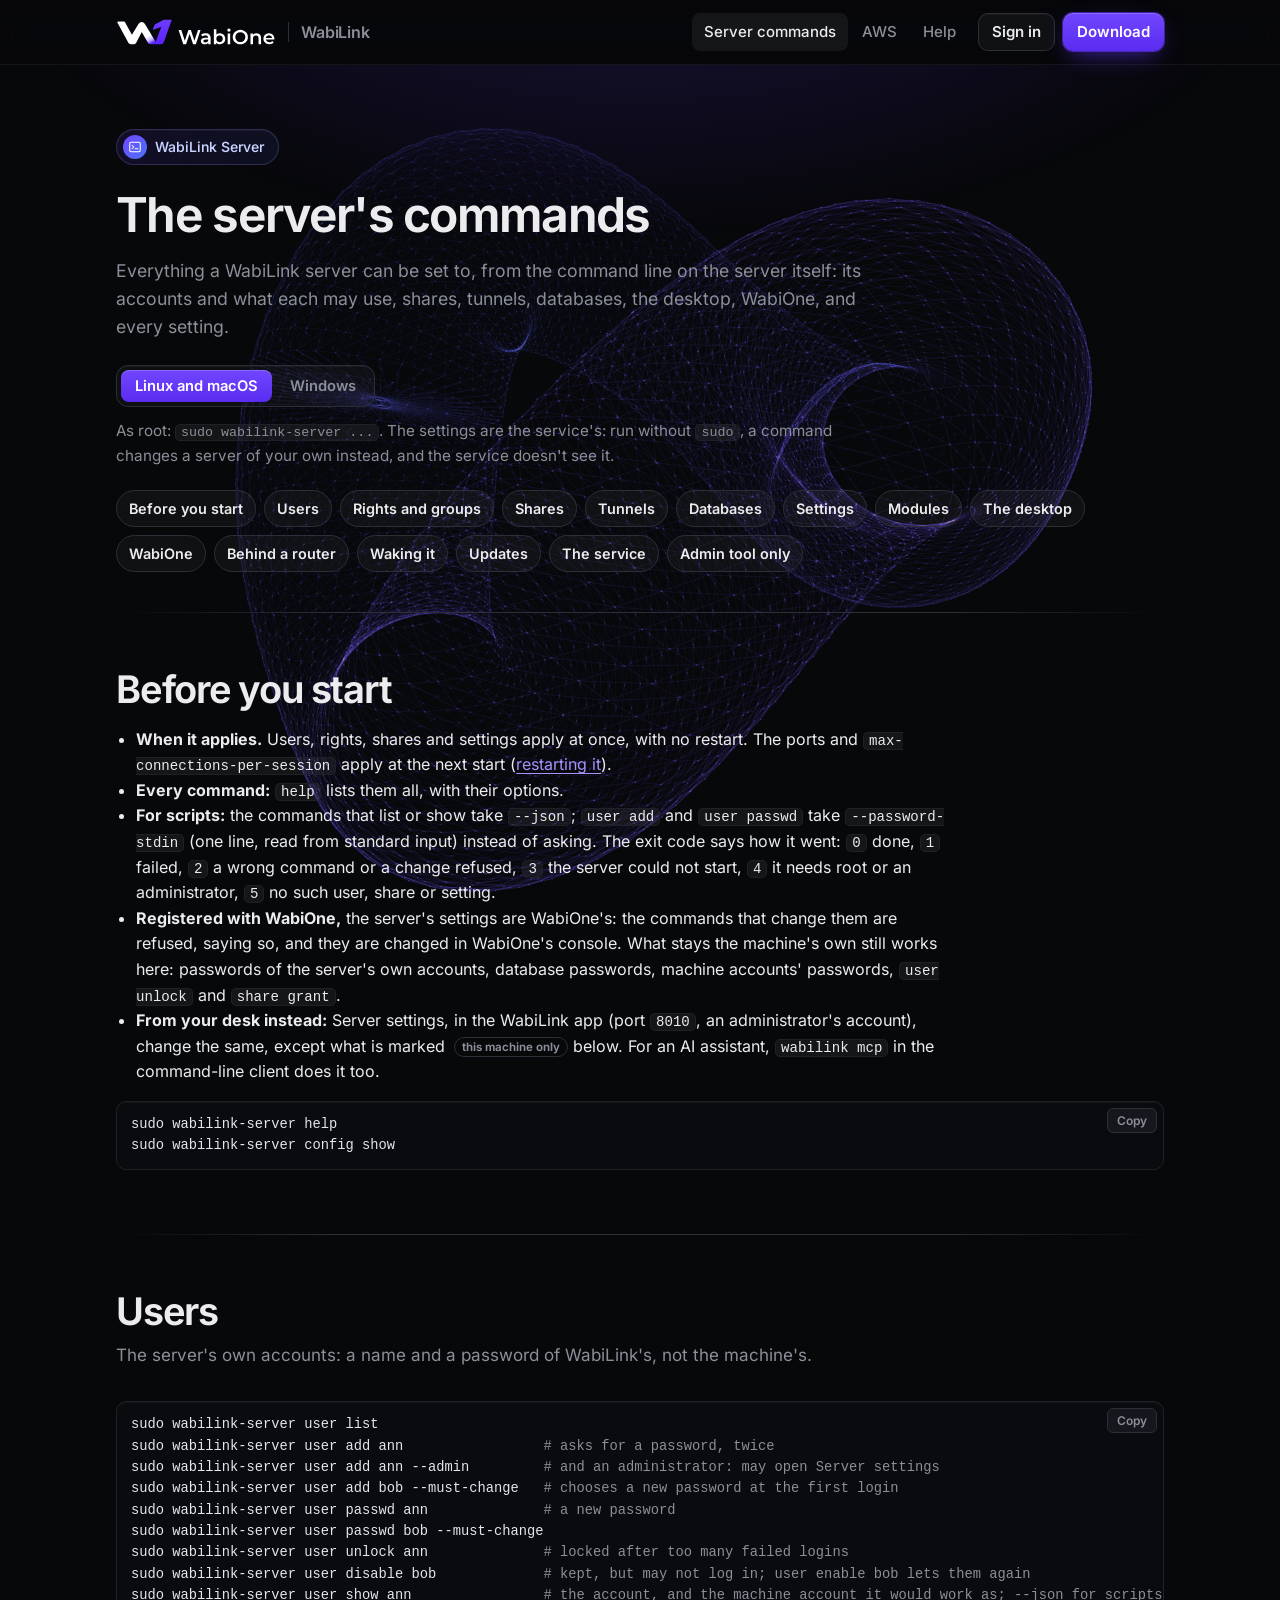
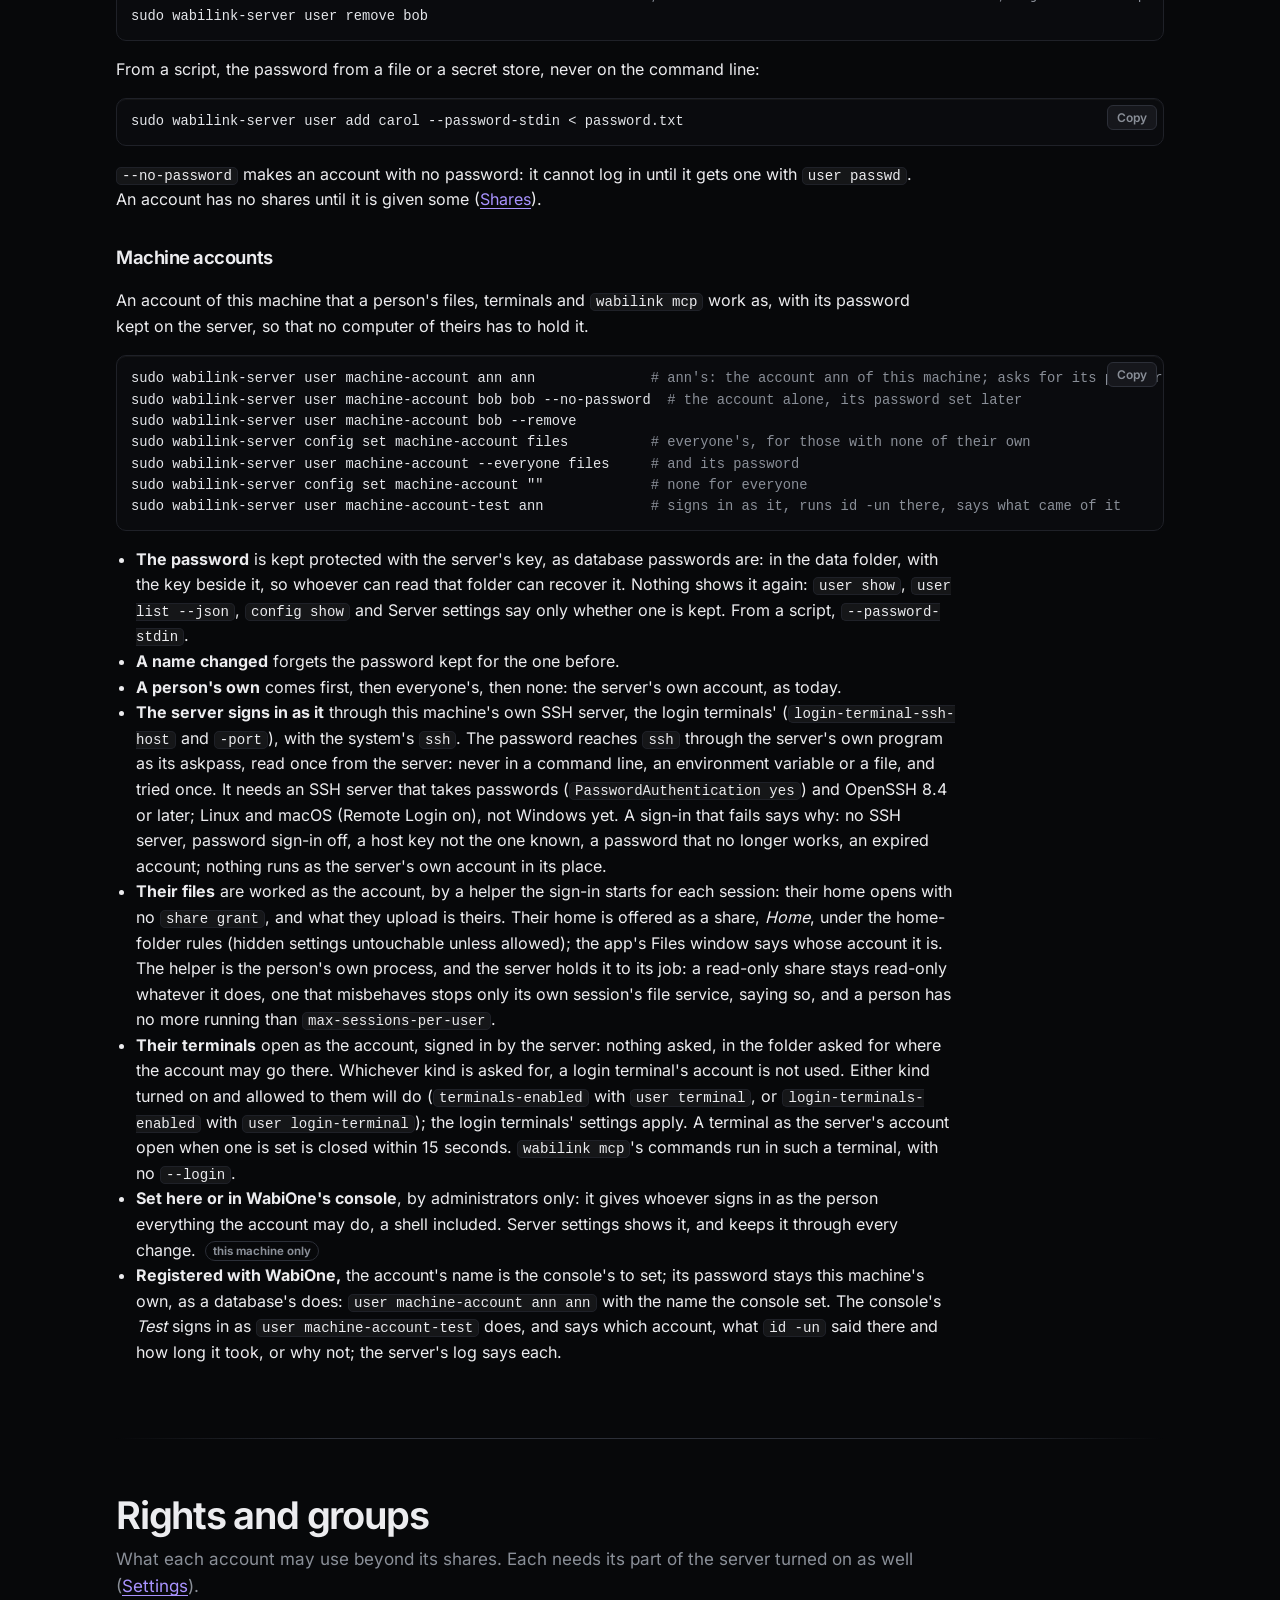
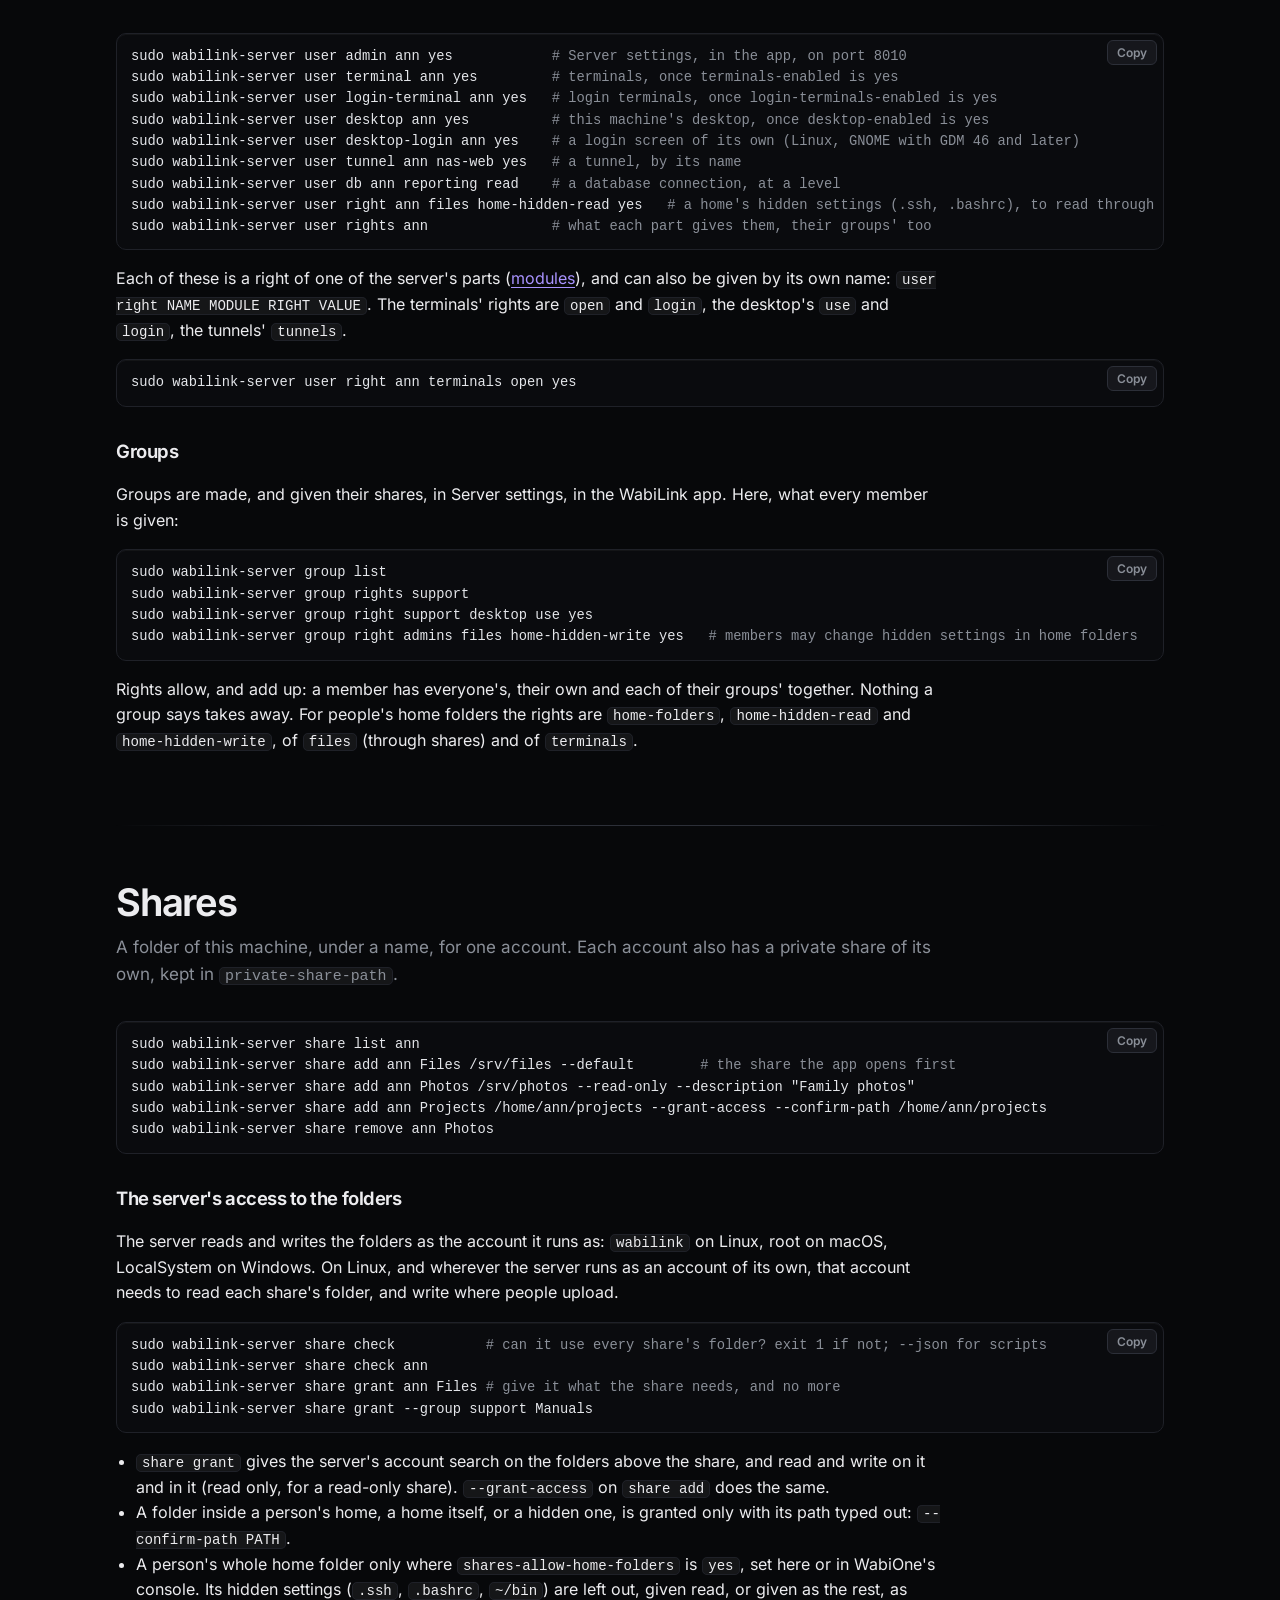
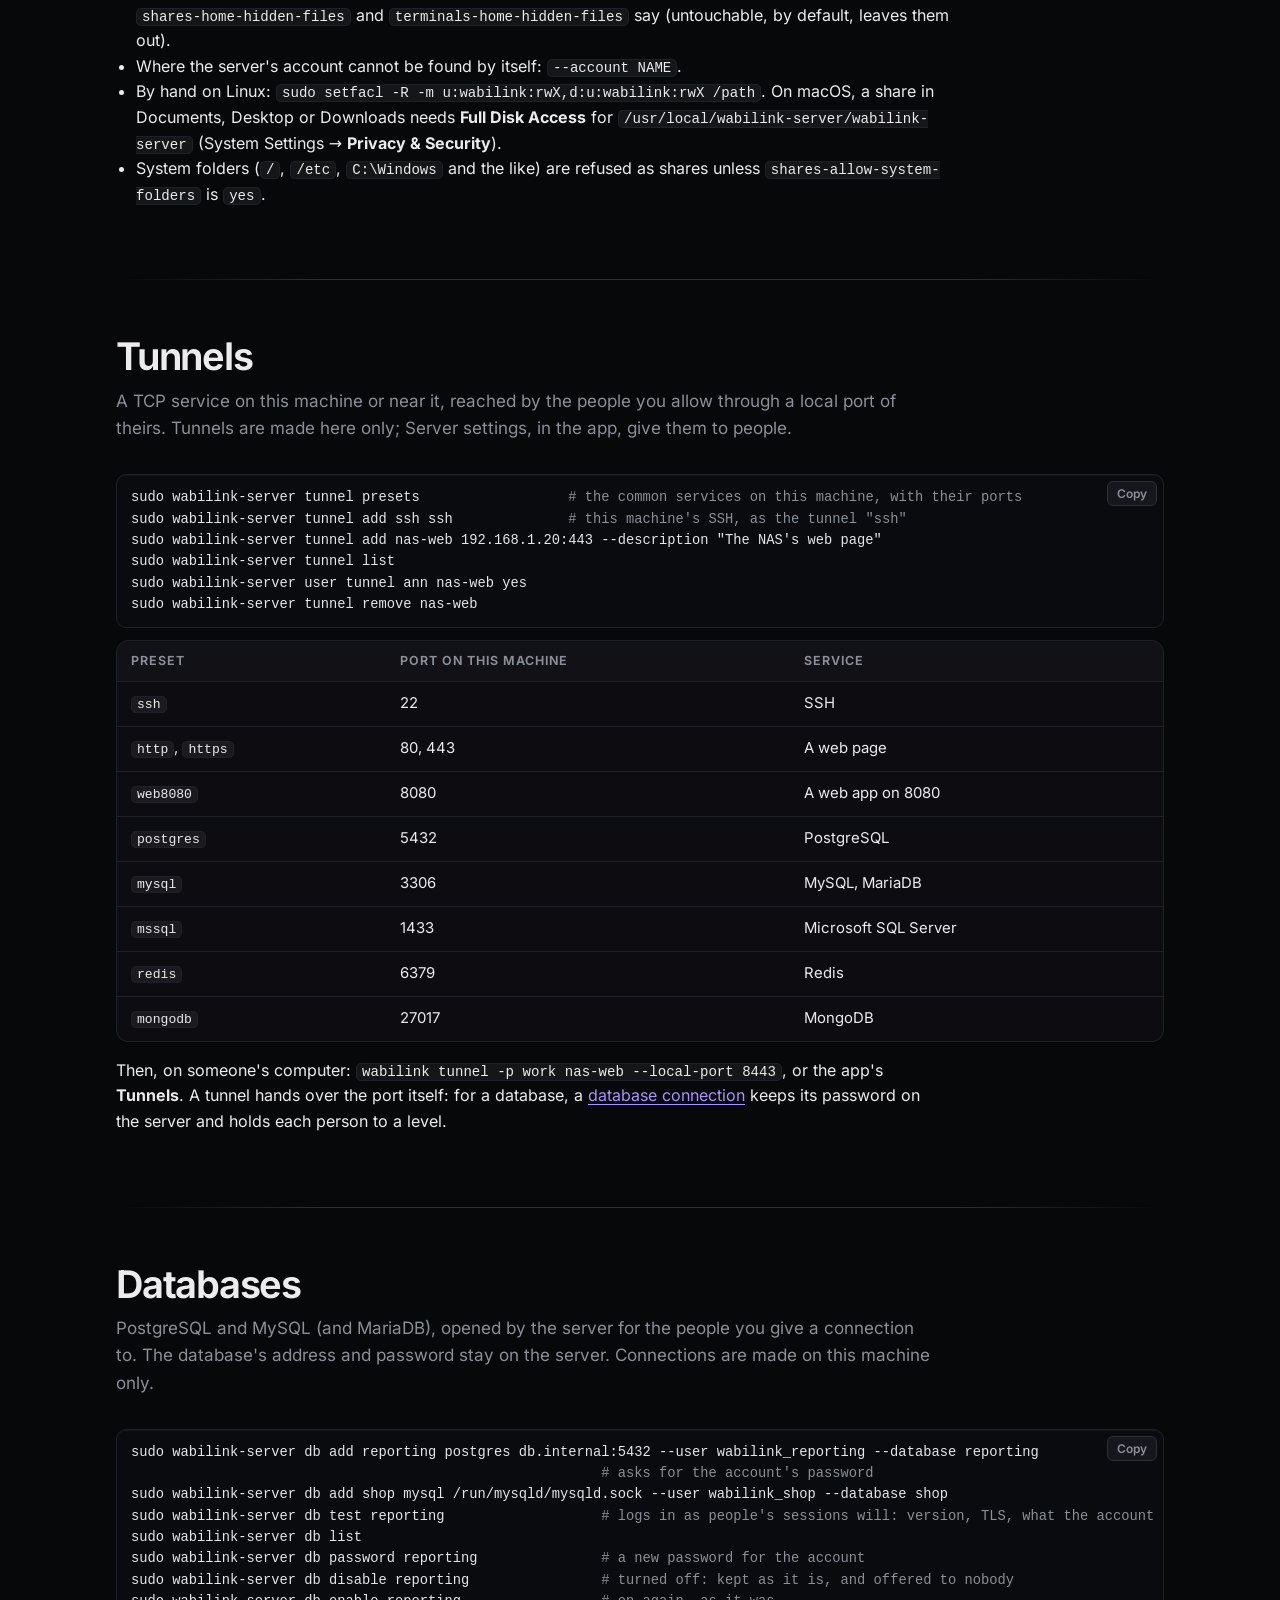
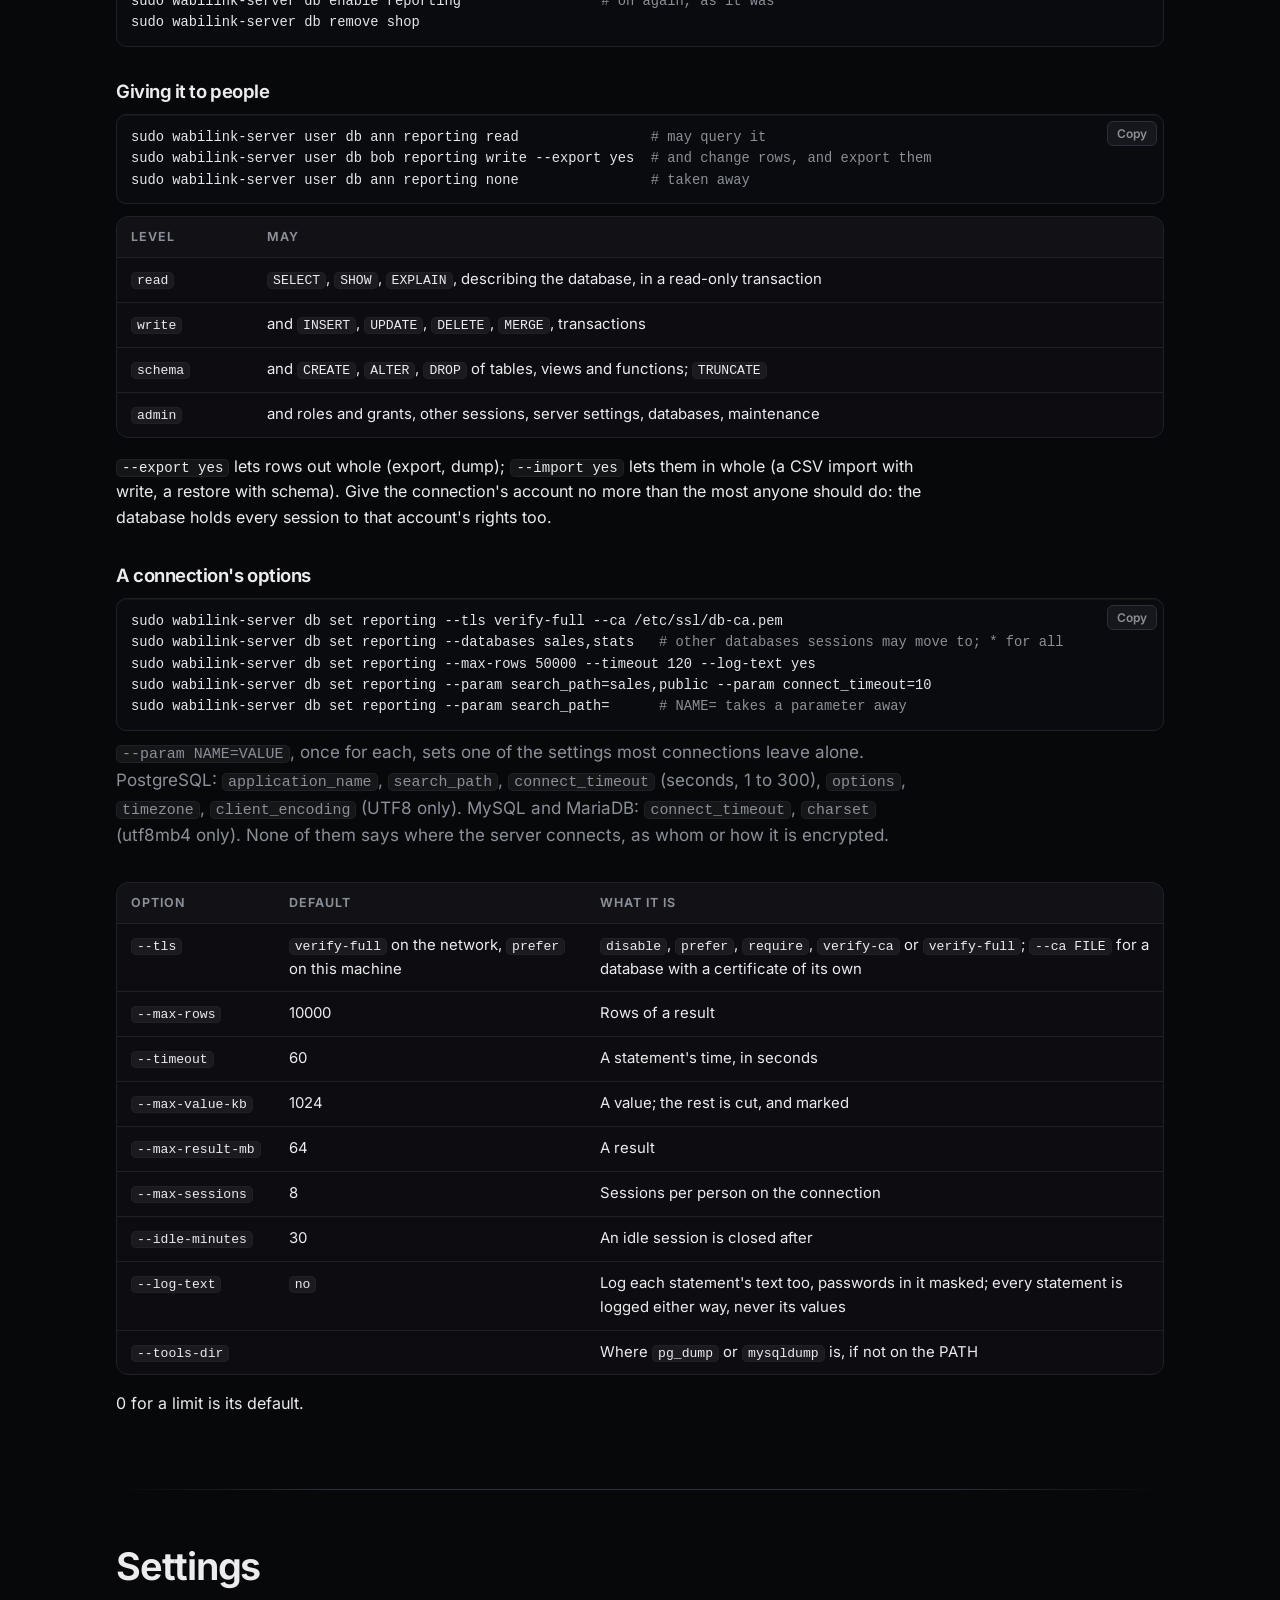
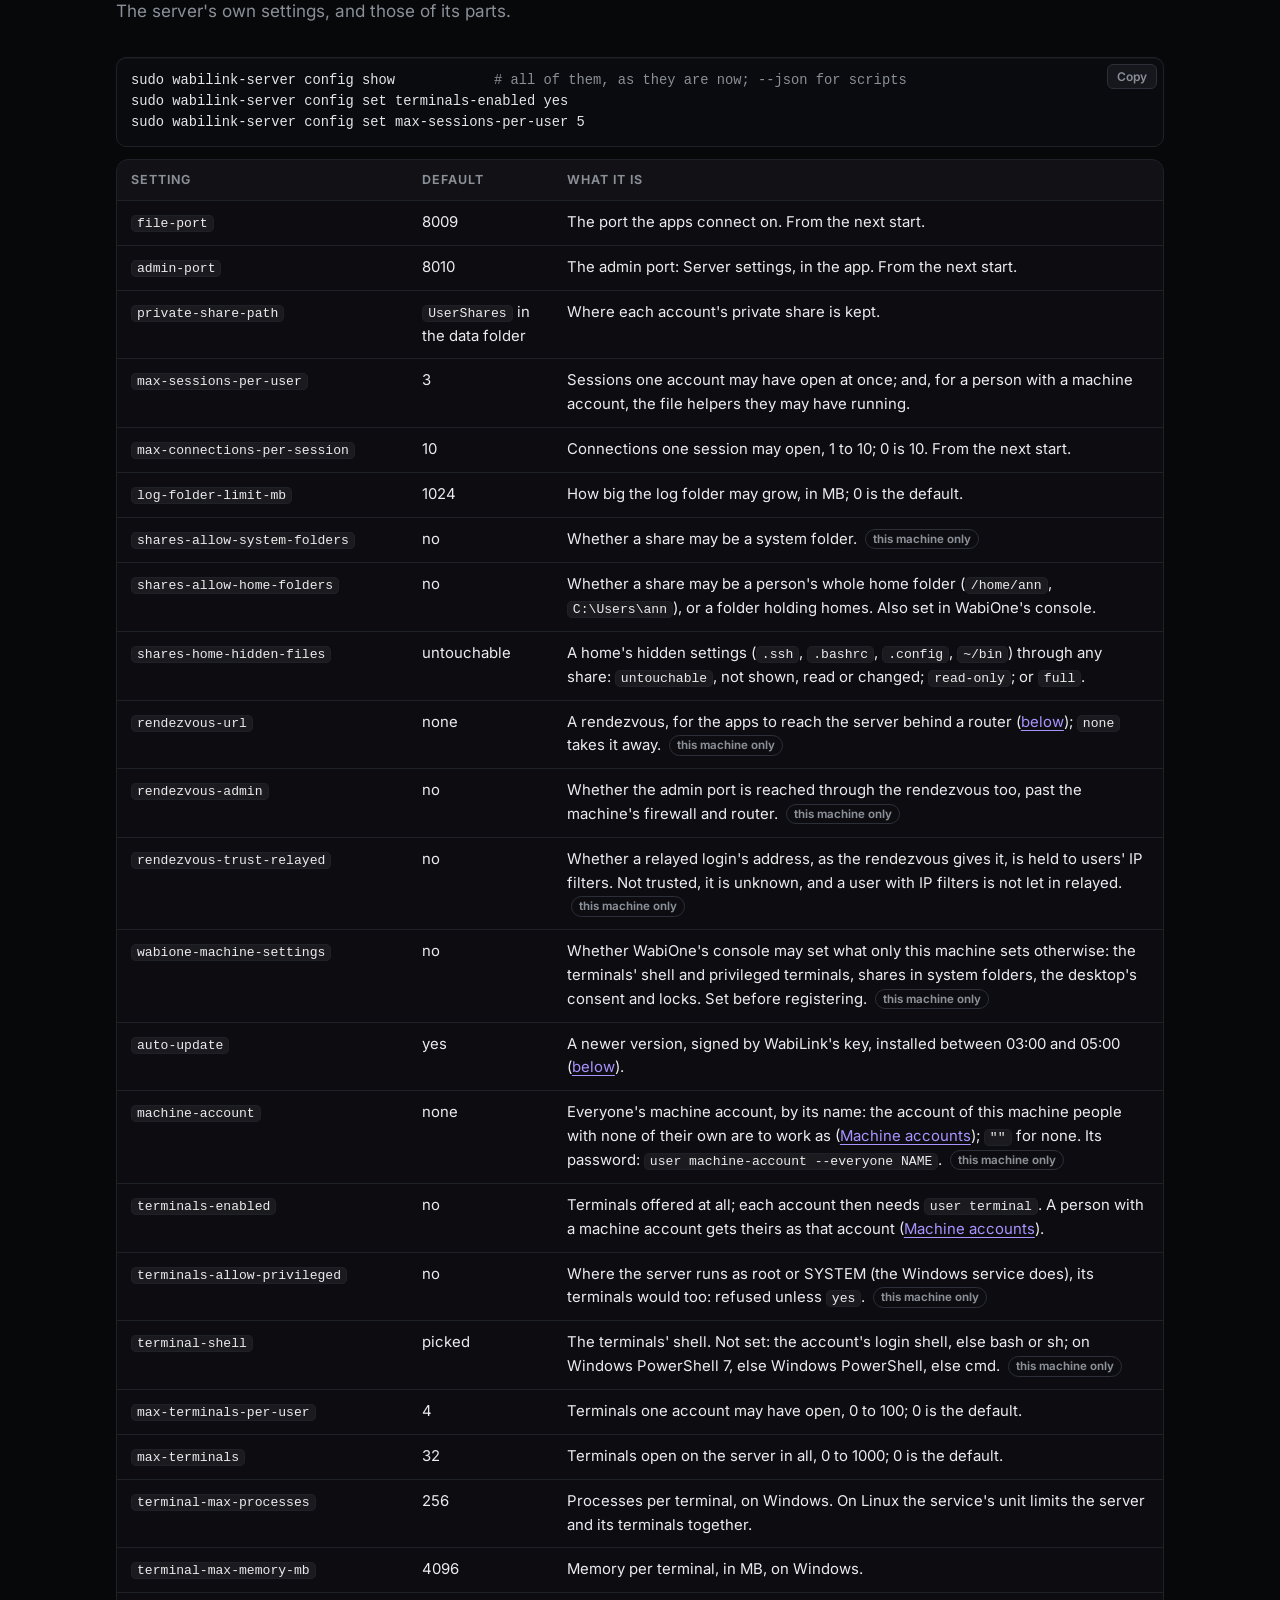
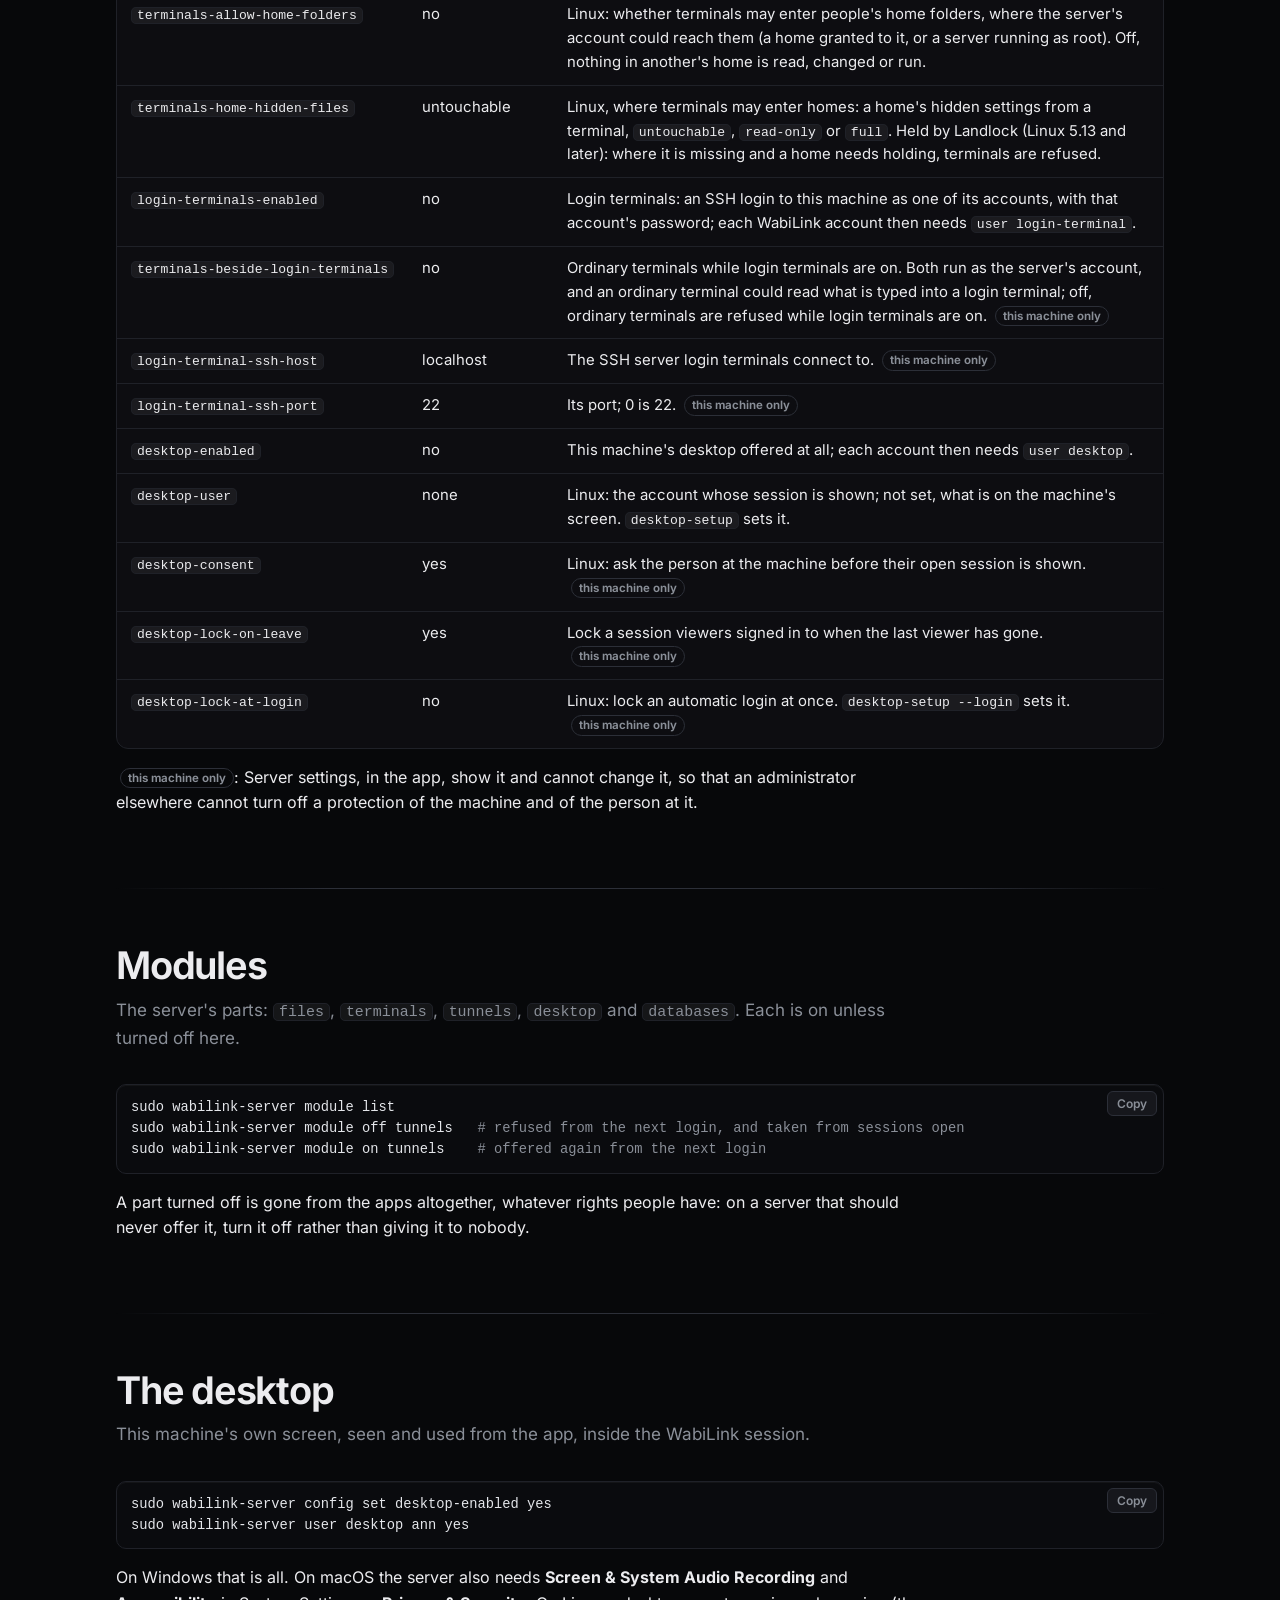
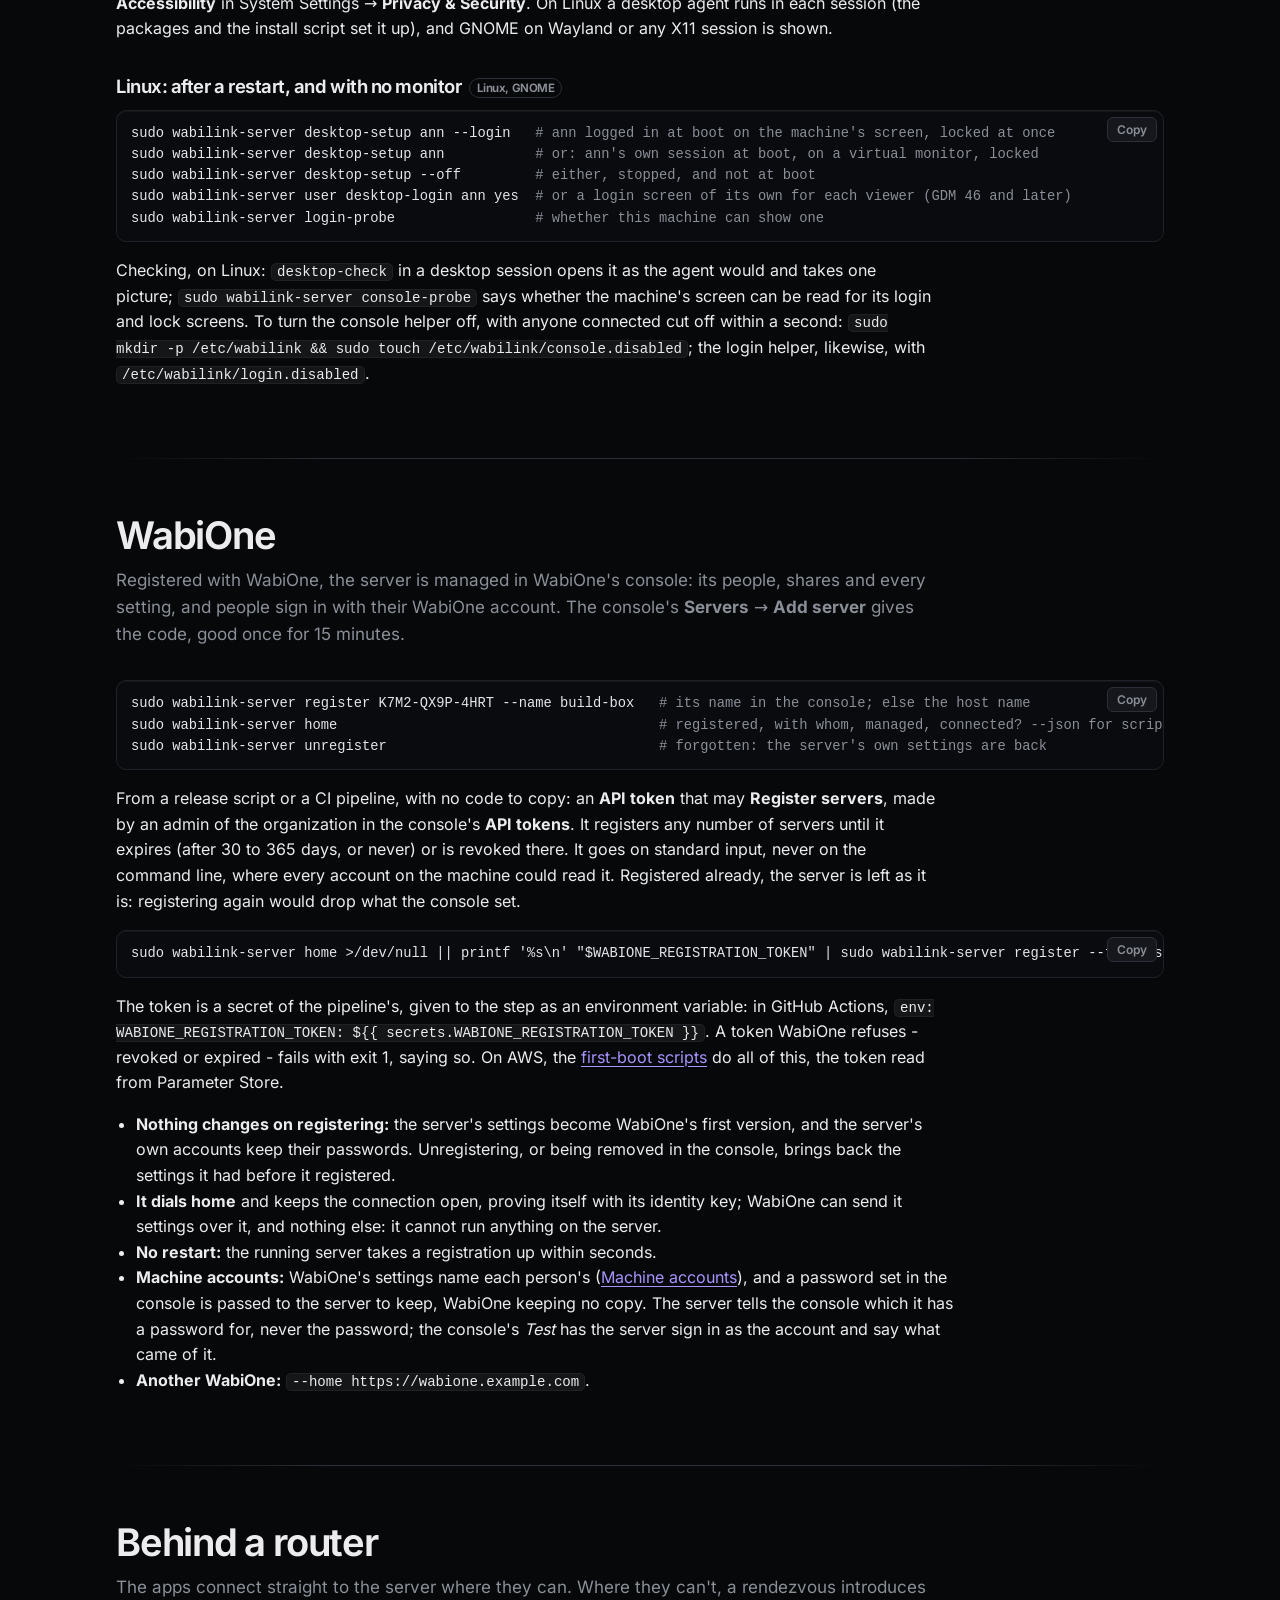
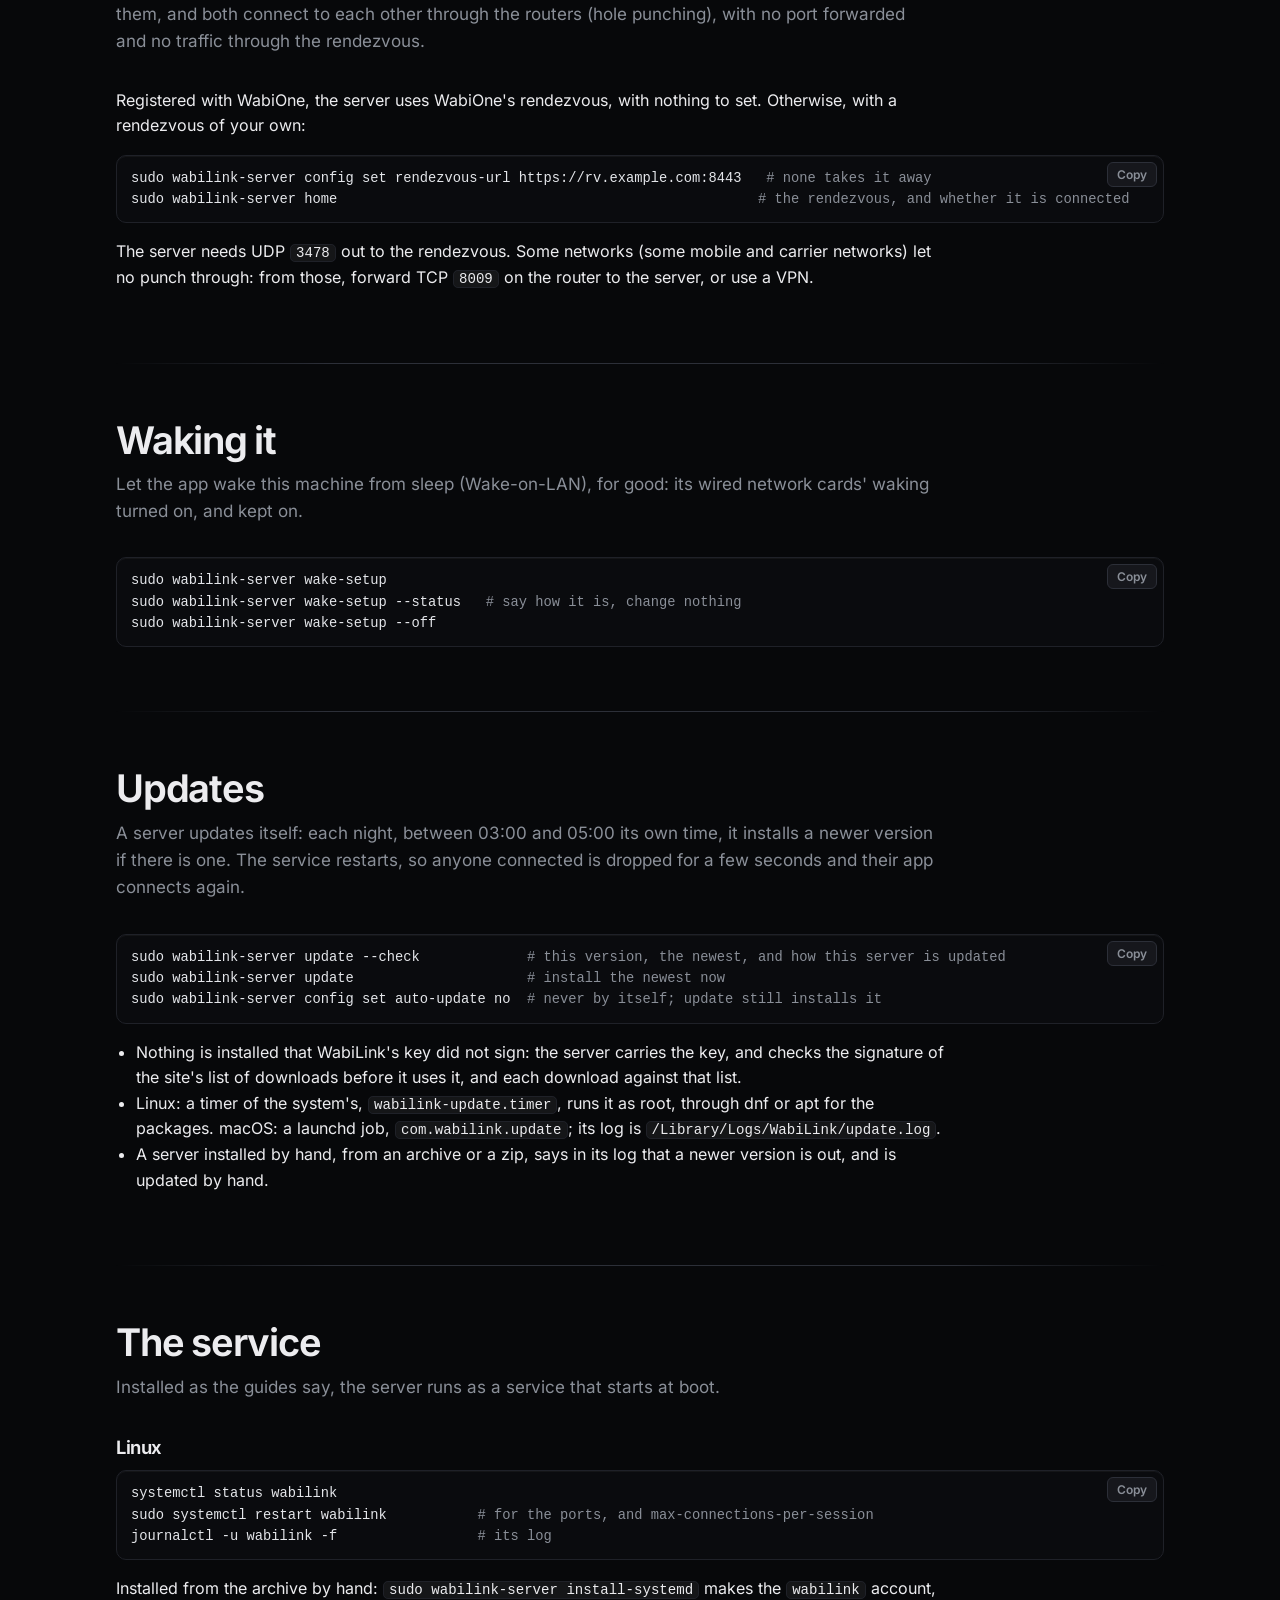
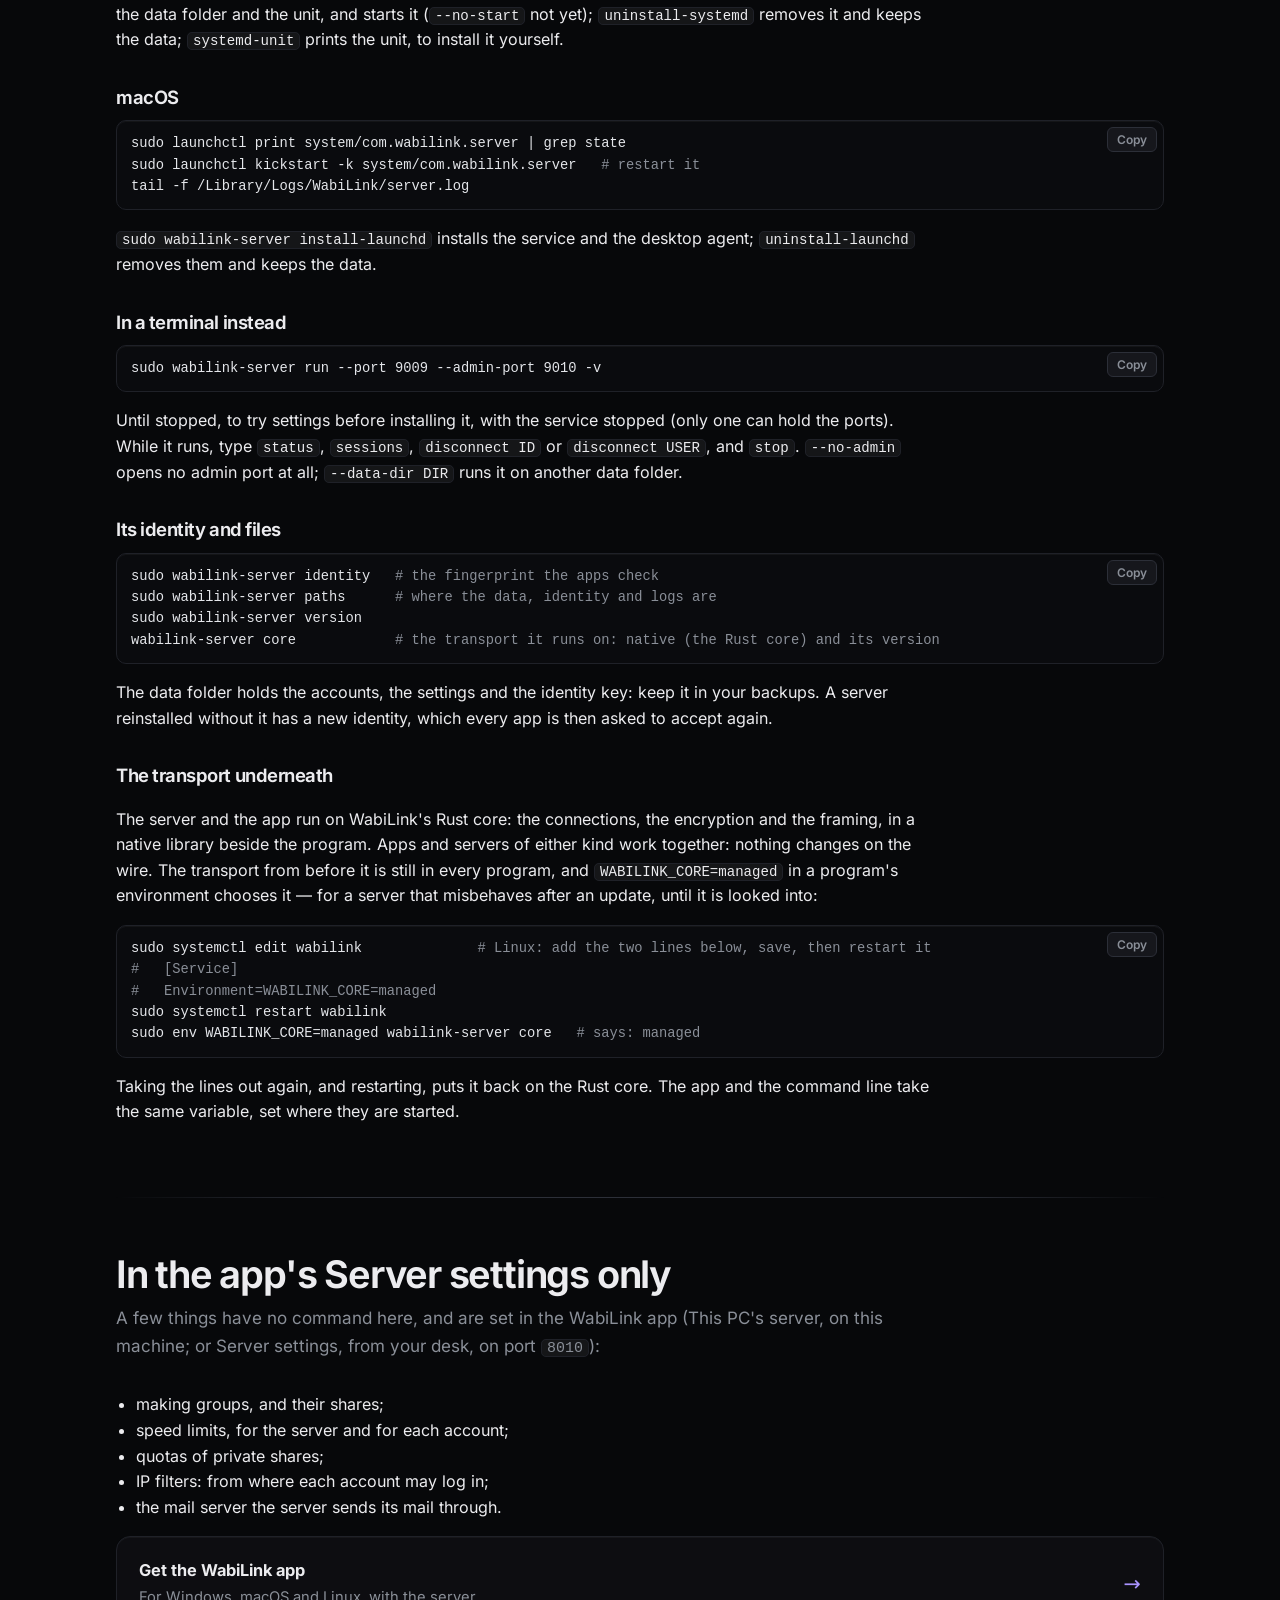
==== commit ecaf2ff1: "wabilink-server 1.1.35" ====
--- a/server-commands.html
+++ b/server-commands.html
@@ -40,7 +40,8 @@
     <p class="os-note" data-for="unix">As root: <code>sudo wabilink-server ...</code>. The settings are the service's: run without
       <code>sudo</code>, a command changes a server of your own instead, and the service doesn't see it.</p>
     <p class="os-note" data-for="windows" hidden>In PowerShell opened as administrator (<span class="kbd">Win</span>+<span class="kbd">X</span>
-      &rarr; <strong>Terminal (Admin)</strong>), in the server's folder (<code>cd "C:\Program Files\WabiLink\wabilink-server"</code>):
+      &rarr; <strong>Terminal (Admin)</strong>), in the server's folder (<code>cd "C:\Program Files\WabiLink\Server"</code> where
+      WabiLink Setup installed it, <code>cd "C:\Program Files\WabiLink\wabilink-server"</code> where the zip was unpacked):
       <code>.\wabilink-service ...</code>. Not as administrator, it stops and says so.</p>
     <ul class="toc">
       <li><a href="#basics">Before you start</a></li>
@@ -76,7 +77,7 @@
         share or setting.</li>
       <li><strong>Registered with WabiOne,</strong> the server's settings are WabiOne's: the commands that change them are refused,
         saying so, and they are changed in WabiOne's console. What stays the machine's own still works here: passwords of the
-        server's own accounts, database passwords, <code>user unlock</code> and <code>share grant</code>.</li>
+        server's own accounts, database passwords, machine accounts' passwords, <code>user unlock</code> and <code>share grant</code>.</li>
       <li><strong>From your desk instead:</strong> Server settings, in the WabiLink app (port <code>8010</code>, an administrator's account), change the same,
         except what is marked <span class="only">this machine only</span> below. For an AI assistant, <code>wabilink mcp</code>
         in the command-line client does it too.</li>
@@ -98,12 +99,56 @@
 sudo wabilink-server user passwd bob --must-change
 sudo wabilink-server user unlock ann              <span class="c"># locked after too many failed logins</span>
 sudo wabilink-server user disable bob             <span class="c"># kept, but may not log in; user enable bob lets them again</span>
+sudo wabilink-server user show ann                <span class="c"># the account, and the machine account it would work as; --json for scripts</span>
 sudo wabilink-server user remove bob</code></pre>
     <p>From a script, the password from a file or a secret store, never on the command line:</p>
     <pre data-for="unix"><code>sudo wabilink-server user add carol --password-stdin &lt; password.txt</code></pre>
     <pre data-for="windows" hidden><code>Get-Content password.txt | .\wabilink-service user add carol --password-stdin</code></pre>
     <p><code>--no-password</code> makes an account with no password: it cannot log in until it gets one with <code>user passwd</code>.
       An account has no shares until it is given some (<a href="#shares">Shares</a>).</p>
+    <h3 id="machine-accounts">Machine accounts</h3>
+    <p>An account of this machine that a person's files, terminals and <code>wabilink mcp</code> work as, with its password
+      kept on the server, so that no computer of theirs has to hold it.</p>
+    <pre><code>sudo wabilink-server user machine-account ann ann              <span class="c"># ann's: the account ann of this machine; asks for its password, twice</span>
+sudo wabilink-server user machine-account bob bob --no-password  <span class="c"># the account alone, its password set later</span>
+sudo wabilink-server user machine-account bob --remove
+sudo wabilink-server config set machine-account files          <span class="c"># everyone's, for those with none of their own</span>
+sudo wabilink-server user machine-account --everyone files     <span class="c"># and its password</span>
+sudo wabilink-server config set machine-account ""             <span class="c"># none for everyone</span>
+sudo wabilink-server user machine-account-test ann             <span class="c"># signs in as it, runs id -un there, says what came of it</span></code></pre>
+    <ul>
+      <li><strong>The password</strong> is kept protected with the server's key, as database passwords are: in the data folder,
+        with the key beside it, so whoever can read that folder can recover it. Nothing shows it again: <code>user show</code>,
+        <code>user list --json</code>, <code>config show</code> and Server settings say only whether one is kept. From a script,
+        <code>--password-stdin</code>.</li>
+      <li><strong>A name changed</strong> forgets the password kept for the one before.</li>
+      <li><strong>A person's own</strong> comes first, then everyone's, then none: the server's own account, as today.</li>
+      <li><strong>The server signs in as it</strong> through this machine's own SSH server, the login terminals'
+        (<code>login-terminal-ssh-host</code> and <code>-port</code>), with the system's <code>ssh</code>. The password reaches
+        <code>ssh</code> through the server's own program as its askpass, read once from the server: never in a command line,
+        an environment variable or a file, and tried once. It needs an SSH server that takes passwords
+        (<code>PasswordAuthentication yes</code>) and OpenSSH 8.4 or later; Linux and macOS (Remote Login on), not Windows yet.
+        A sign-in that fails says why: no SSH server, password sign-in off, a host key not the one known, a password that no
+        longer works, an expired account; nothing runs as the server's own account in its place.</li>
+      <li><strong>Their files</strong> are worked as the account, by a helper the sign-in starts for each session: their home opens
+        with no <code>share grant</code>, and what they upload is theirs. Their home is offered as a share, <em>Home</em>, under the
+        home-folder rules (hidden settings untouchable unless allowed); the app's Files window says whose account it is. The
+        helper is the person's own process, and the server holds it to its job: a read-only share stays read-only whatever it
+        does, one that misbehaves stops only its own session's file service, saying so, and a person has no more running than
+        <code>max-sessions-per-user</code>.</li>
+      <li><strong>Their terminals</strong> open as the account, signed in by the server: nothing asked, in the folder asked for where the
+        account may go there. Whichever kind is asked for, a login terminal's account is not used. Either kind turned on and allowed
+        to them will do (<code>terminals-enabled</code> with <code>user terminal</code>, or <code>login-terminals-enabled</code> with
+        <code>user login-terminal</code>); the login terminals' settings apply. A terminal as the server's account open when one is set
+        is closed within 15 seconds. <code>wabilink mcp</code>'s commands run in such a terminal, with no <code>--login</code>.</li>
+      <li><strong>Set here or in WabiOne's console</strong>, by administrators only: it gives whoever signs in as the person
+        everything the account may do, a shell included. Server settings shows it, and keeps it through every change.
+        <span class="only">this machine only</span></li>
+      <li><strong>Registered with WabiOne,</strong> the account's name is the console's to set; its password stays this machine's
+        own, as a database's does: <code>user machine-account ann ann</code> with the name the console set. The console's
+        <em>Test</em> signs in as <code>user machine-account-test</code> does, and says which account, what <code>id -un</code> said
+        there and how long it took, or why not; the server's log says each.</li>
+    </ul>
   </div>
 </section>
 
@@ -119,6 +164,7 @@
 sudo wabilink-server user desktop-login ann yes    <span class="c"># a login screen of its own (Linux, GNOME with GDM 46 and later)</span>
 sudo wabilink-server user tunnel ann nas-web yes   <span class="c"># a tunnel, by its name</span>
 sudo wabilink-server user db ann reporting read    <span class="c"># a database connection, at a level</span>
+sudo wabilink-server user right ann files home-hidden-read yes   <span class="c"># a home's hidden settings (.ssh, .bashrc), to read through shares</span>
 sudo wabilink-server user rights ann               <span class="c"># what each part gives them, their groups' too</span></code></pre>
     <p>Each of these is a right of one of the server's parts (<a href="#modules">modules</a>), and can also be given by its own
       name: <code>user right NAME MODULE RIGHT VALUE</code>. The terminals' rights are <code>open</code> and <code>login</code>,
@@ -128,7 +174,11 @@
     <p>Groups are made, and given their shares, in Server settings, in the WabiLink app. Here, what every member is given:</p>
     <pre><code>sudo wabilink-server group list
 sudo wabilink-server group rights support
-sudo wabilink-server group right support desktop use yes</code></pre>
+sudo wabilink-server group right support desktop use yes
+sudo wabilink-server group right admins files home-hidden-write yes   <span class="c"># members may change hidden settings in home folders</span></code></pre>
+    <p>Rights allow, and add up: a member has everyone's, their own and each of their groups' together. Nothing a group
+      says takes away. For people's home folders the rights are <code>home-folders</code>, <code>home-hidden-read</code> and
+      <code>home-hidden-write</code>, of <code>files</code> (through shares) and of <code>terminals</code>.</p>
   </div>
 </section>
 
@@ -157,7 +207,10 @@
     <ul>
       <li><code>share grant</code> gives the server's account search on the folders above the share, and read and write on it and
         in it (read only, for a read-only share). <code>--grant-access</code> on <code>share add</code> does the same.</li>
-      <li>A folder inside a person's home, or a hidden one, is granted only with its path typed out: <code>--confirm-path PATH</code>.</li>
+      <li>A folder inside a person's home, a home itself, or a hidden one, is granted only with its path typed out: <code>--confirm-path PATH</code>.</li>
+      <li>A person's whole home folder only where <code>shares-allow-home-folders</code> is <code>yes</code>, set here or in WabiOne's console.
+        Its hidden settings (<code>.ssh</code>, <code>.bashrc</code>, <code>~/bin</code>) are left out, given read, or given as the rest, as
+        <code>shares-home-hidden-files</code> and <code>terminals-home-hidden-files</code> say (untouchable, by default, leaves them out).</li>
       <li>Where the server's account cannot be found by itself: <code>--account NAME</code>.</li>
       <li data-for="unix">By hand on Linux: <code>sudo setfacl -R -m u:wabilink:rwX,d:u:wabilink:rwX /path</code>. On macOS, a share
         in Documents, Desktop or Downloads needs <strong>Full Disk Access</strong> for
@@ -211,6 +264,8 @@
 sudo wabilink-server db test reporting                   <span class="c"># logs in as people's sessions will: version, TLS, what the account may do</span>
 sudo wabilink-server db list
 sudo wabilink-server db password reporting               <span class="c"># a new password for the account</span>
+sudo wabilink-server db disable reporting                <span class="c"># turned off: kept as it is, and offered to nobody</span>
+sudo wabilink-server db enable reporting                 <span class="c"># on again, as it was</span>
 sudo wabilink-server db remove shop</code></pre>
     <h3>Giving it to people</h3>
     <pre><code>sudo wabilink-server user db ann reporting read                <span class="c"># may query it</span>
@@ -233,7 +288,13 @@
     <h3>A connection's options</h3>
     <pre><code>sudo wabilink-server db set reporting --tls verify-full --ca /etc/ssl/db-ca.pem
 sudo wabilink-server db set reporting --databases sales,stats   <span class="c"># other databases sessions may move to; * for all</span>
-sudo wabilink-server db set reporting --max-rows 50000 --timeout 120 --log-text yes</code></pre>
+sudo wabilink-server db set reporting --max-rows 50000 --timeout 120 --log-text yes
+sudo wabilink-server db set reporting --param search_path=sales,public --param connect_timeout=10
+sudo wabilink-server db set reporting --param search_path=      <span class="c"># NAME= takes a parameter away</span></code></pre>
+    <p class="sub"><code>--param NAME=VALUE</code>, once for each, sets one of the settings most connections leave alone. PostgreSQL:
+      <code>application_name</code>, <code>search_path</code>, <code>connect_timeout</code> (seconds, 1 to 300), <code>options</code>,
+      <code>timezone</code>, <code>client_encoding</code> (UTF8 only). MySQL and MariaDB: <code>connect_timeout</code>, <code>charset</code>
+      (utf8mb4 only). None of them says where the server connects, as whom or how it is encrypted.</p>
     <div class="table-scroll">
       <table class="keys">
         <thead><tr><th>Option</th><th>Default</th><th>What it is</th></tr></thead>
@@ -268,22 +329,27 @@
           <tr><td><code>file-port</code></td><td>8009</td><td>The port the apps connect on. From the next start.</td></tr>
           <tr><td><code>admin-port</code></td><td>8010</td><td>The admin port: Server settings, in the app. From the next start.</td></tr>
           <tr><td><code>private-share-path</code></td><td><code>UserShares</code> in the data folder</td><td>Where each account's private share is kept.</td></tr>
-          <tr><td><code>max-sessions-per-user</code></td><td>3</td><td>Sessions one account may have open at once.</td></tr>
+          <tr><td><code>max-sessions-per-user</code></td><td>3</td><td>Sessions one account may have open at once; and, for a person with a machine account, the file helpers they may have running.</td></tr>
           <tr><td><code>max-connections-per-session</code></td><td>10</td><td>Connections one session may open, 1 to 10; 0 is 10. From the next start.</td></tr>
           <tr><td><code>log-folder-limit-mb</code></td><td>1024</td><td>How big the log folder may grow, in MB; 0 is the default.</td></tr>
           <tr><td><code>shares-allow-system-folders</code></td><td>no</td><td>Whether a share may be a system folder. <span class="only">this machine only</span></td></tr>
+          <tr><td><code>shares-allow-home-folders</code></td><td>no</td><td>Whether a share may be a person's whole home folder (<code>/home/ann</code>, <code>C:\Users\ann</code>), or a folder holding homes. Also set in WabiOne's console.</td></tr>
+          <tr><td><code>shares-home-hidden-files</code></td><td>untouchable</td><td>A home's hidden settings (<code>.ssh</code>, <code>.bashrc</code>, <code>.config</code>, <code>~/bin</code>) through any share: <code>untouchable</code>, not shown, read or changed; <code>read-only</code>; or <code>full</code>.</td></tr>
           <tr><td><code>rendezvous-url</code></td><td>none</td><td>A rendezvous, for the apps to reach the server behind a router (<a href="#nat">below</a>); <code>none</code> takes it away. <span class="only">this machine only</span></td></tr>
           <tr><td><code>rendezvous-admin</code></td><td>no</td><td>Whether the admin port is reached through the rendezvous too, past the machine's firewall and router. <span class="only">this machine only</span></td></tr>
           <tr><td><code>rendezvous-trust-relayed</code></td><td>no</td><td>Whether a relayed login's address, as the rendezvous gives it, is held to users' IP filters. Not trusted, it is unknown, and a user with IP filters is not let in relayed. <span class="only">this machine only</span></td></tr>
           <tr><td><code>wabione-machine-settings</code></td><td>no</td><td>Whether WabiOne's console may set what only this machine sets otherwise: the terminals' shell and privileged terminals, shares in system folders, the desktop's consent and locks. Set before registering. <span class="only">this machine only</span></td></tr>
           <tr><td><code>auto-update</code></td><td>yes</td><td>A newer version, signed by WabiLink's key, installed between 03:00 and 05:00 (<a href="#updates">below</a>).</td></tr>
-          <tr><td><code>terminals-enabled</code></td><td>no</td><td>Terminals offered at all; each account then needs <code>user terminal</code>.</td></tr>
+          <tr><td><code>machine-account</code></td><td>none</td><td>Everyone's machine account, by its name: the account of this machine people with none of their own are to work as (<a href="#machine-accounts">Machine accounts</a>); <code>""</code> for none. Its password: <code>user machine-account --everyone NAME</code>. <span class="only">this machine only</span></td></tr>
+          <tr><td><code>terminals-enabled</code></td><td>no</td><td>Terminals offered at all; each account then needs <code>user terminal</code>. A person with a machine account gets theirs as that account (<a href="#machine-accounts">Machine accounts</a>).</td></tr>
           <tr><td><code>terminals-allow-privileged</code></td><td>no</td><td>Where the server runs as root or SYSTEM (the Windows service does), its terminals would too: refused unless <code>yes</code>. <span class="only">this machine only</span></td></tr>
           <tr><td><code>terminal-shell</code></td><td>picked</td><td>The terminals' shell. Not set: the account's login shell, else bash or sh; on Windows PowerShell 7, else Windows PowerShell, else cmd. <span class="only">this machine only</span></td></tr>
           <tr><td><code>max-terminals-per-user</code></td><td>4</td><td>Terminals one account may have open, 0 to 100; 0 is the default.</td></tr>
           <tr><td><code>max-terminals</code></td><td>32</td><td>Terminals open on the server in all, 0 to 1000; 0 is the default.</td></tr>
           <tr><td><code>terminal-max-processes</code></td><td>256</td><td>Processes per terminal, on Windows. On Linux the service's unit limits the server and its terminals together.</td></tr>
           <tr><td><code>terminal-max-memory-mb</code></td><td>4096</td><td>Memory per terminal, in MB, on Windows.</td></tr>
+          <tr><td><code>terminals-allow-home-folders</code></td><td>no</td><td>Linux: whether terminals may enter people's home folders, where the server's account could reach them (a home granted to it, or a server running as root). Off, nothing in another's home is read, changed or run.</td></tr>
+          <tr><td><code>terminals-home-hidden-files</code></td><td>untouchable</td><td>Linux, where terminals may enter homes: a home's hidden settings from a terminal, <code>untouchable</code>, <code>read-only</code> or <code>full</code>. Held by Landlock (Linux 5.13 and later): where it is missing and a home needs holding, terminals are refused.</td></tr>
           <tr><td><code>login-terminals-enabled</code></td><td>no</td><td>Login terminals: an SSH login to this machine as one of its accounts, with that account's password; each WabiLink account then needs <code>user login-terminal</code>.</td></tr>
           <tr><td><code>terminals-beside-login-terminals</code></td><td>no</td><td>Ordinary terminals while login terminals are on. Both run as the server's account, and an ordinary terminal could read what is typed into a login terminal; off, ordinary terminals are refused while login terminals are on. <span class="only">this machine only</span></td></tr>
           <tr><td><code>login-terminal-ssh-host</code></td><td>localhost</td><td>The SSH server login terminals connect to. <span class="only">this machine only</span></td></tr>
@@ -366,6 +432,10 @@
       <li><strong>It dials home</strong> and keeps the connection open, proving itself with its identity key; WabiOne can send it
         settings over it, and nothing else: it cannot run anything on the server.</li>
       <li><strong>No restart:</strong> the running server takes a registration up within seconds.</li>
+      <li><strong>Machine accounts:</strong> WabiOne's settings name each person's (<a href="#machine-accounts">Machine accounts</a>),
+        and a password set in the console is passed to the server to keep, WabiOne keeping no copy. The server tells the console
+        which it has a password for, never the password; the console's <em>Test</em> has the server sign in as the account and say
+        what came of it.</li>
       <li><strong>Another WabiOne:</strong> <code>--home https://wabione.example.com</code>.</li>
     </ul>
   </div>
@@ -450,9 +520,9 @@
         and keeps the data. Its log is in <code>C:\ProgramData\WabiLink\Server\logs</code>, and warnings and errors in the
         Application event log, as <strong>WabiLink</strong>.</p>
       <h3 id="windows-setup">WabiLink Setup, with no window</h3>
-      <pre data-for="windows"><code>& '.\wabilink-setup-1.1.30-windows.exe' --quiet | Out-Host                     <span class="c"># install, or update what is installed</span>
-& '.\wabilink-setup-1.1.30-windows.exe' --quiet --account service | Out-Host   <span class="c"># as NT SERVICE\WabiLink</span>
-'P@ssw0rd' | & '.\wabilink-setup-1.1.30-windows.exe' --quiet --account alex --password-stdin | Out-Host
+      <pre data-for="windows"><code>& '.\wabilink-setup-1.1.35-windows.exe' --quiet | Out-Host                     <span class="c"># install, or update what is installed</span>
+& '.\wabilink-setup-1.1.35-windows.exe' --quiet --account service | Out-Host   <span class="c"># as NT SERVICE\WabiLink</span>
+'P@ssw0rd' | & '.\wabilink-setup-1.1.35-windows.exe' --quiet --account alex --password-stdin | Out-Host
 & 'C:\Program Files\WabiLink\WabiLink Setup.exe' --uninstall --quiet | Out-Host   <span class="c"># --delete-data: its users, settings and identity too</span></code></pre>
       <p>From a prompt opened as administrator, or a deployment tool that runs as one. <code>--from FOLDER</code> takes the
         <code>wabilink-server</code> and <code>wabilink-client</code> zips from a folder (a share, say) instead of this site. It exits
@@ -469,9 +539,22 @@
     <h3>Its identity and files</h3>
     <pre><code>sudo wabilink-server identity   <span class="c"># the fingerprint the apps check</span>
 sudo wabilink-server paths      <span class="c"># where the data, identity and logs are</span>
-sudo wabilink-server version</code></pre>
+sudo wabilink-server version
+wabilink-server core            <span class="c"># the transport it runs on: native (the Rust core) and its version</span></code></pre>
     <p>The data folder holds the accounts, the settings and the identity key: keep it in your backups. A server reinstalled without
       it has a new identity, which every app is then asked to accept again.</p>
+    <h3 id="core">The transport underneath</h3>
+    <p>The server and the app run on WabiLink's Rust core: the connections, the encryption and the framing, in a native
+      library beside the program. Apps and servers of either kind work together: nothing changes on the wire. The transport from
+      before it is still in every program, and <code>WABILINK_CORE=managed</code> in a program's environment chooses it &mdash; for a
+      server that misbehaves after an update, until it is looked into:</p>
+    <pre data-for="unix"><code>sudo systemctl edit wabilink              <span class="c"># Linux: add the two lines below, save, then restart it</span>
+<span class="c">#   [Service]</span>
+<span class="c">#   Environment=WABILINK_CORE=managed</span>
+sudo systemctl restart wabilink
+sudo env WABILINK_CORE=managed wabilink-server core   <span class="c"># says: managed</span></code></pre>
+    <p>Taking the lines out again, and restarting, puts it back on the Rust core. The app and the command line take the same
+      variable, set where they are started.</p>
   </div>
 </section>
 
@@ -526,7 +609,7 @@
     </nav>
   </div>
   <div class="wrap footer-bottom">
-    <p>&copy; 2026 WabiOne &middot; WabiLink 1.1.30, released 8 November 2026.</p>
+    <p>&copy; 2026 WabiOne &middot; WabiLink 1.1.35, released 13 November 2026.</p>
   </div>
 </footer>
 
--- a/assets/site.css
+++ b/assets/site.css
@@ -96,6 +96,28 @@
 .feature ul { margin: 14px 0 0; padding: 0; list-style: none; color: var(--muted); font-size: .95rem; }
 .feature li { position: relative; padding-left: 20px; margin-top: 6px; }
 .feature li::before { content: "✓"; position: absolute; left: 0; color: var(--accent-text); font-weight: 700; }
+
+/* The databases: what only a server can do stands out from what every IDE has. */
+.engines { display: flex; flex-wrap: wrap; gap: 8px; margin: -12px 0 28px; padding: 0; list-style: none; }
+.engines li { padding: 4px 12px; border-radius: 999px; border: 1px solid var(--accent-border); background: var(--accent-soft); color: #d6ccff; font-size: .9rem; font-weight: 600; }
+.feature.star { border-color: var(--accent-border); background: linear-gradient(135deg, rgba(101, 54, 253, .16), rgba(74, 116, 245, .07)), var(--card); box-shadow: var(--highlight), 0 18px 44px -24px rgba(101, 54, 253, .7); }
+.feature.star:hover { border-color: rgba(169, 147, 255, .55); }
+#databases .part { margin: 48px 0 18px; }
+table.keys.compare td:first-child { white-space: normal; font-weight: 600; color: var(--fg); min-width: 9rem; }
+table.keys.compare td { color: var(--muted); }
+table.keys.compare td:last-child { color: var(--fg); }
+table.keys.compare th:last-child { color: var(--accent-text); }
+/* On a phone each row is a card: what it is, then the two answers, each named. */
+@media (max-width: 640px) {
+  table.keys.compare thead { display: none; }
+  table.keys.compare, table.keys.compare tbody, table.keys.compare tr, table.keys.compare td { display: block; }
+  table.keys.compare tr { padding: 12px 14px; border-bottom: 1px solid var(--line); }
+  table.keys.compare tr:last-child { border-bottom: 0; }
+  table.keys.compare td { padding: 2px 0; border: 0; }
+  table.keys.compare td:first-child { min-width: 0; margin-bottom: 4px; }
+  table.keys.compare td[data-label]::before { content: attr(data-label) ": "; color: var(--muted); font-size: .8rem; font-weight: 650; }
+  table.keys.compare td:last-child::before { color: var(--accent-text); }
+}
 
 /* ── the guide: choose, choose, choose, then the steps ── */
 .crumbs { display: flex; flex-wrap: wrap; align-items: center; gap: 8px; margin: 0 0 22px; min-height: 36px; }
